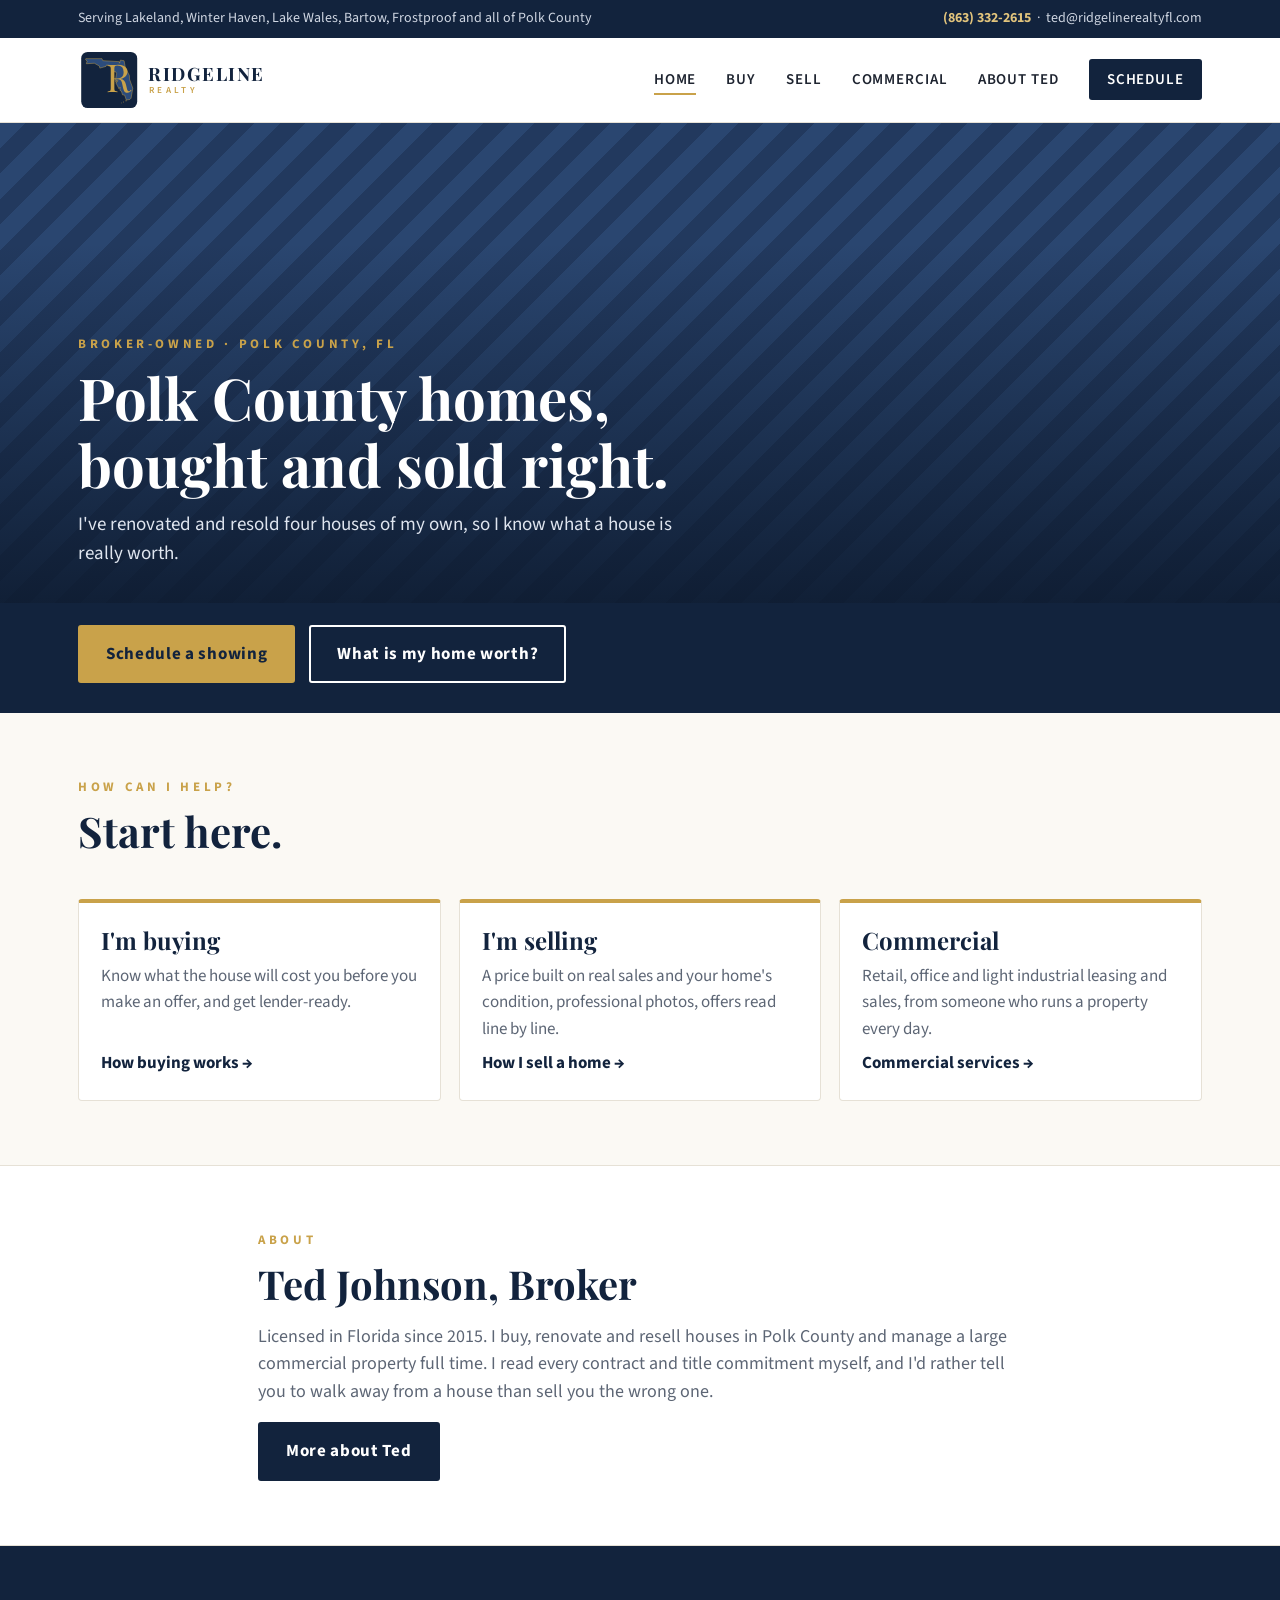
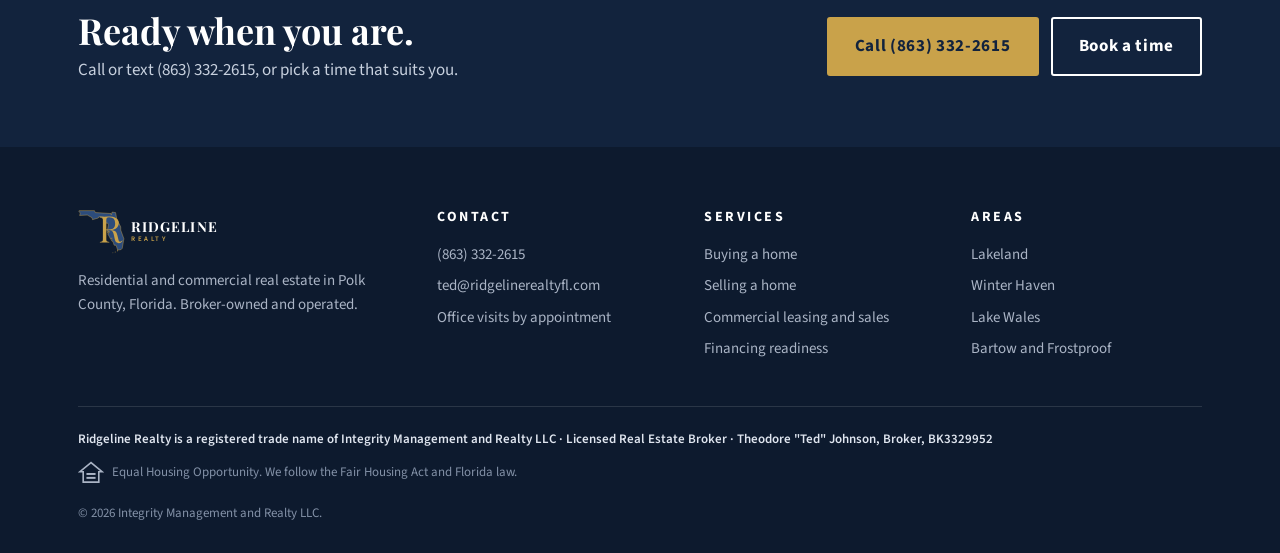
==== index.html @ c85ee680 "Business phone number (863) 332-2615 on every page Ted set up a Google Voice business line that ring" ====
<!DOCTYPE html>
<html lang="en">
<head>
<meta charset="utf-8">
<meta name="viewport" content="width=device-width, initial-scale=1">
<title>Ridgeline Realty | Polk County homes, bought and sold right</title>
<meta name="description" content="Ridgeline Realty is a broker-owned real estate brokerage in Polk County, Florida. Family homes from $240,000 to $450,000, plus commercial leasing and sales.">
<link rel="preconnect" href="https://fonts.googleapis.com">
<link href="https://fonts.googleapis.com/css2?family=Playfair+Display:wght@600;700&family=Source+Sans+3:wght@400;600;700&display=swap" rel="stylesheet">
<link rel="stylesheet" href="css/site.css">
<link rel="icon" type="image/svg+xml" href="img/favicon.svg">
<link rel="apple-touch-icon" href="img/apple-touch-icon.png">
<meta property="og:title" content="Ridgeline Realty">
<meta property="og:image" content="https://ridgelinerealtyfl.com/img/link-preview.jpg">
<meta property="og:type" content="website">

</head>
<body>
<!--
  HOME PAGE. Things you will probably want to edit are marked with EDIT.
  Phone and email appear in the top bar and the footer of every page.
  The phone, (863) 332-2615, is real. The email, ted@ridgelinerealtyfl.com, works once mail is set up
  on the domain.
-->

<div class="topbar"><div class="wrap">
  <span>Serving Lakeland, Winter Haven, Lake Wales, Bartow, Frostproof and all of Polk County</span>
  <span><a href="tel:+18633322615"><b>(863) 332-2615</b></a> &nbsp;·&nbsp; <a href="mailto:ted@ridgelinerealtyfl.com">ted@ridgelinerealtyfl.com</a></span>
</div></div>

<header class="nav"><div class="wrap">
  <a class="logo" href="index.html" aria-label="Ridgeline Realty home">
    <svg viewBox="0 0 520 160" role="img" aria-label="Ridgeline Realty"><rect x="8" y="10" width="140" height="140" rx="16" fill="#12233d"/><g transform="translate(6.77 4.99) scale(0.3598)"><g transform="translate(34 60) scale(2.05)"><path d="M137.9 140.2 L132.2 123.4 L125.2 122.8 L121.3 110.2 L116.4 107.6 L117.2 96.5 L113.1 102.1 L102.9 82.7 L110.3 75.4 L103.4 72.6 L106.6 74.9 L103.1 80.7 L100.7 74.8 L105.0 50.3 L101.6 44.2 L96.4 44.6 L84.1 26.6 L71.1 21.4 L69.1 26.3 L48.2 32.1 L46.9 25.3 L29.7 15.7 L2.5 17.2 L5.1 8.6 L0.0 3.2 L0.8 0.1 L55.4 0.0 L58.3 6.9 L114.1 10.3 L115.1 15.3 L118.1 5.2 L130.5 7.1 L134.5 30.1 L148.6 57.6 L148.7 69.2 L160.0 100.2 L154.1 134.1 L150.2 138.3 Z" fill="#2c4c7c" stroke="#c9a24a" stroke-width="1.56" stroke-linejoin="round"/><circle cx="137" cy="143" r="1.80" fill="#c9a24a"/><circle cx="129" cy="147" r="1.53" fill="#c9a24a"/><circle cx="121" cy="150" r="1.26" fill="#c9a24a"/></g><path transform="translate(175.69 293.24) scale(0.2687)" d="M42.0 -708.0Q63.0 -707.0 97.0 -706.0Q131.0 -705.0 164.0 -705.0Q211.0 -705.0 254.0 -706.0Q297.0 -707.0 315.0 -707.0Q396.0 -707.0 449.5 -684.0Q503.0 -661.0 529.5 -621.5Q556.0 -582.0 556.0 -533.0Q556.0 -503.0 544.0 -469.0Q532.0 -435.0 502.5 -405.0Q473.0 -375.0 422.0 -355.5Q371.0 -336.0 293.0 -336.0H197.0V-356.0H283.0Q354.0 -356.0 391.5 -378.5Q429.0 -401.0 442.5 -438.5Q456.0 -476.0 456.0 -522.0Q456.0 -601.0 418.5 -644.5Q381.0 -688.0 290.0 -688.0Q244.0 -688.0 230.0 -671.0Q216.0 -654.0 216.0 -602.0V-106.0Q216.0 -70.0 222.0 -52.0Q228.0 -34.0 245.5 -28.0Q263.0 -22.0 297.0 -20.0V0.0Q274.0 -2.0 239.5 -2.5Q205.0 -3.0 170.0 -3.0Q131.0 -3.0 97.0 -2.5Q63.0 -2.0 42.0 0.0V-20.0Q76.0 -22.0 93.5 -28.0Q111.0 -34.0 117.0 -52.0Q123.0 -70.0 123.0 -106.0V-602.0Q123.0 -639.0 117.0 -656.5Q111.0 -674.0 93.5 -680.5Q76.0 -687.0 42.0 -688.0ZM201.0 -353.0Q255.0 -351.0 286.0 -348.5Q317.0 -346.0 336.5 -344.0Q356.0 -342.0 374.0 -339.0Q441.0 -328.0 470.5 -298.5Q500.0 -269.0 514.0 -207.0L539.0 -105.0Q549.0 -61.0 559.5 -41.5Q570.0 -22.0 592.0 -23.0Q609.0 -24.0 620.5 -34.0Q632.0 -44.0 645.0 -61.0L660.0 -50.0Q639.0 -19.0 616.5 -2.5Q594.0 14.0 553.0 14.0Q516.0 14.0 488.0 -8.0Q460.0 -30.0 446.0 -94.0L424.0 -194.0Q415.0 -237.0 403.5 -268.5Q392.0 -300.0 371.5 -318.0Q351.0 -336.0 311.0 -336.0H203.0Z" fill="#c9a24a"/></g><text x="176" y="82" font-family="'Playfair Display',Georgia,serif" font-weight="700" font-size="46" letter-spacing=".08em" fill="#12233d">RIDGELINE</text><text x="178" y="112" font-family="'Source Sans 3',Arial,sans-serif" font-weight="600" font-size="23" letter-spacing=".36em" fill="#c9a24a">REALTY</text></svg>
  </a>
  <a class="nav-call" href="tel:+18633322615">Call</a>
  <button class="nav-toggle" aria-label="Open menu" aria-expanded="false"><span></span><span></span><span></span></button>
  <nav><ul>
    <li><a href="index.html">Home</a></li>
    <li><a href="buy.html">Buy</a></li>
    <li><a href="sell.html">Sell</a></li>
    <li><a href="commercial.html">Commercial</a></li>
    <li><a href="about.html">About Ted</a></li>
    <li><a class="cta" href="schedule.html">Schedule</a></li>
  </ul></nav>
</div></header>

<!-- EDIT: hero. Photo first: save a landscape photo as img/hero.jpg
     (a Polk County house, or you on a porch) and it appears behind the
     headline on its own. Until then the navy pattern shows. -->
<section class="hero2" id="top">
  <div class="shot"><div class="wrap">
    <div class="eyebrow">Broker-owned · Polk County, FL</div>
    <h1>Polk County homes, bought and sold right.</h1>
    <p class="lead">I've renovated and resold four houses of my own, so I know what a house is really worth.</p>
  </div></div>
  <div class="actions"><div class="wrap">
    <a class="btn btn-gold" href="schedule.html">Schedule a showing</a>
    <a class="btn btn-outline" href="sell.html#value">What is my home worth?</a>
  </div></div>
</section>

<section class="tight">
  <div class="wrap">
    <div class="section-head"><div class="eyebrow">How can I help?</div><h2>Start here.</h2></div>
    <div class="doors">
      <a class="door" href="buy.html"><h3>I'm buying</h3><p>Know what the house will cost you before you make an offer, and get lender-ready.</p><span>How buying works →</span></a>
      <a class="door" href="sell.html"><h3>I'm selling</h3><p>A price built on real sales and your home's condition, professional photos, offers read line by line.</p><span>How I sell a home →</span></a>
      <a class="door" href="commercial.html"><h3>Commercial</h3><p>Retail, office and light industrial leasing and sales, from someone who runs a property every day.</p><span>Commercial services →</span></a>
    </div>
  </div>
</section>

<!-- EDIT: to add your photo here, save it as img/ted.jpg and change
     <div class="split solo"> to <div class="split"> and add, as the first
     line inside it:  <div class="photo" style="background-image:url('img/ted.jpg')"></div> -->
<section class="alt tight" id="about">
  <div class="wrap split solo">
    <div>
      <div class="eyebrow">About</div>
      <h2>Ted Johnson, Broker</h2>
      <p>Licensed in Florida since 2015. I buy, renovate and resell houses in Polk County and manage a large commercial property full time. I read every contract and title commitment myself, and I'd rather tell you to walk away from a house than sell you the wrong one.</p>
      <a class="btn btn-navy" href="about.html">More about Ted</a>
    </div>
  </div>
</section>

<div class="band"><div class="wrap">
  <div><h2>Ready when you are.</h2><p>Call or text (863) 332-2615, or pick a time that suits you.</p></div>
  <div class="band-actions"><a class="btn btn-gold" href="tel:+18633322615">Call (863) 332-2615</a><a class="btn btn-outline" href="schedule.html">Book a time</a></div>
</div></div>

<!-- Phone-only bar fixed to the bottom of the screen. -->
<div class="callbar"><a href="tel:+18633322615">Call</a><a href="sms:+18633322615">Text</a><a href="schedule.html">Book</a></div>

<footer>
  <div class="wrap">
    <div class="fgrid">
      <div>
        <a class="logo" href="index.html"><svg viewBox="0 0 520 160" role="img" aria-label="Ridgeline Realty"><g transform="translate(-12.55 -15.35) scale(0.4573)"><g transform="translate(34 60) scale(2.05)"><path d="M137.9 140.2 L132.2 123.4 L125.2 122.8 L121.3 110.2 L116.4 107.6 L117.2 96.5 L113.1 102.1 L102.9 82.7 L110.3 75.4 L103.4 72.6 L106.6 74.9 L103.1 80.7 L100.7 74.8 L105.0 50.3 L101.6 44.2 L96.4 44.6 L84.1 26.6 L71.1 21.4 L69.1 26.3 L48.2 32.1 L46.9 25.3 L29.7 15.7 L2.5 17.2 L5.1 8.6 L0.0 3.2 L0.8 0.1 L55.4 0.0 L58.3 6.9 L114.1 10.3 L115.1 15.3 L118.1 5.2 L130.5 7.1 L134.5 30.1 L148.6 57.6 L148.7 69.2 L160.0 100.2 L154.1 134.1 L150.2 138.3 Z" fill="#2c4c7c" stroke="#c9a24a" stroke-width="1.56" stroke-linejoin="round"/><circle cx="137" cy="143" r="1.80" fill="#c9a24a"/><circle cx="129" cy="147" r="1.53" fill="#c9a24a"/><circle cx="121" cy="150" r="1.26" fill="#c9a24a"/></g><path transform="translate(175.69 293.24) scale(0.2687)" d="M42.0 -708.0Q63.0 -707.0 97.0 -706.0Q131.0 -705.0 164.0 -705.0Q211.0 -705.0 254.0 -706.0Q297.0 -707.0 315.0 -707.0Q396.0 -707.0 449.5 -684.0Q503.0 -661.0 529.5 -621.5Q556.0 -582.0 556.0 -533.0Q556.0 -503.0 544.0 -469.0Q532.0 -435.0 502.5 -405.0Q473.0 -375.0 422.0 -355.5Q371.0 -336.0 293.0 -336.0H197.0V-356.0H283.0Q354.0 -356.0 391.5 -378.5Q429.0 -401.0 442.5 -438.5Q456.0 -476.0 456.0 -522.0Q456.0 -601.0 418.5 -644.5Q381.0 -688.0 290.0 -688.0Q244.0 -688.0 230.0 -671.0Q216.0 -654.0 216.0 -602.0V-106.0Q216.0 -70.0 222.0 -52.0Q228.0 -34.0 245.5 -28.0Q263.0 -22.0 297.0 -20.0V0.0Q274.0 -2.0 239.5 -2.5Q205.0 -3.0 170.0 -3.0Q131.0 -3.0 97.0 -2.5Q63.0 -2.0 42.0 0.0V-20.0Q76.0 -22.0 93.5 -28.0Q111.0 -34.0 117.0 -52.0Q123.0 -70.0 123.0 -106.0V-602.0Q123.0 -639.0 117.0 -656.5Q111.0 -674.0 93.5 -680.5Q76.0 -687.0 42.0 -688.0ZM201.0 -353.0Q255.0 -351.0 286.0 -348.5Q317.0 -346.0 336.5 -344.0Q356.0 -342.0 374.0 -339.0Q441.0 -328.0 470.5 -298.5Q500.0 -269.0 514.0 -207.0L539.0 -105.0Q549.0 -61.0 559.5 -41.5Q570.0 -22.0 592.0 -23.0Q609.0 -24.0 620.5 -34.0Q632.0 -44.0 645.0 -61.0L660.0 -50.0Q639.0 -19.0 616.5 -2.5Q594.0 14.0 553.0 14.0Q516.0 14.0 488.0 -8.0Q460.0 -30.0 446.0 -94.0L424.0 -194.0Q415.0 -237.0 403.5 -268.5Q392.0 -300.0 371.5 -318.0Q351.0 -336.0 311.0 -336.0H203.0Z" fill="#c9a24a"/></g><text x="176" y="82" font-family="'Playfair Display',Georgia,serif" font-weight="700" font-size="46" letter-spacing=".08em" fill="#fff">RIDGELINE</text><text x="178" y="112" font-family="'Source Sans 3',Arial,sans-serif" font-weight="600" font-size="23" letter-spacing=".36em" fill="#c9a24a">REALTY</text></svg></a>
        <p style="margin-top:14px;max-width:340px">Residential and commercial real estate in Polk County, Florida. Broker-owned and operated.</p>
      </div>
      <div><h4>Contact</h4><ul><li><a href="tel:+18633322615">(863) 332-2615</a></li><li><a href="mailto:ted@ridgelinerealtyfl.com">ted@ridgelinerealtyfl.com</a></li><li>Office visits by appointment</li></ul></div>
      <div><h4>Services</h4><ul><li><a href="buy.html">Buying a home</a></li><li><a href="sell.html">Selling a home</a></li><li><a href="commercial.html">Commercial leasing and sales</a></li><li><a href="buy.html#ready">Financing readiness</a></li></ul></div>
      <div><h4>Areas</h4><ul><li>Lakeland</li><li>Winter Haven</li><li>Lake Wales</li><li>Bartow and Frostproof</li></ul></div>
    </div>
    <div class="legal">
      <div class="brokerage">Ridgeline Realty is a registered trade name of Integrity Management and Realty LLC · Licensed Real Estate Broker · Theodore &quot;Ted&quot; Johnson, Broker, BK3329952</div>
      <div class="eho"><svg viewBox="0 0 40 40" aria-label="Equal Housing Opportunity"><path d="M20 4 L3 18 h5 v16 h24 v-16 h5 z" fill="none" stroke="#aab4c5" stroke-width="2.5"/><rect x="13" y="20" width="14" height="3" fill="#aab4c5"/><rect x="13" y="26" width="14" height="3" fill="#aab4c5"/></svg><span>Equal Housing Opportunity. We follow the Fair Housing Act and Florida law.</span></div>
      <div style="margin-top:10px">© 2026 Integrity Management and Realty LLC.</div>
    </div>
  </div>
</footer>
<script src="js/site.js"></script>
</body>
</html>
---- css/site.css ----
/* Ridgeline Realty site styles. Shared by every page.
   Colors live in the :root block. Change them there and every page follows. */

:root{
  --navy:#12233d; --navy-2:#1b3357; --navy-3:#0d1a2e;
  --gold:#c9a24a; --gold-2:#e2c47c;
  --ink:#1e2430; --muted:#5d6675; --paper:#fbf9f4; --line:#e6e1d6; --white:#fff;
}
*{box-sizing:border-box;margin:0;padding:0}
html{scroll-behavior:smooth}
body{font-family:'Source Sans 3','Segoe UI',Arial,sans-serif;color:var(--ink);background:var(--paper);line-height:1.55;font-size:17px}
h1,h2,h3{font-family:'Playfair Display',Georgia,serif;line-height:1.15;color:var(--navy)}
a{color:inherit;text-decoration:none}
img{max-width:100%;display:block}
.wrap{max-width:1180px;margin:0 auto;padding:0 28px}
.eyebrow{font-size:13px;letter-spacing:.28em;text-transform:uppercase;color:var(--gold);font-weight:700}
.muted{color:var(--muted)}
.lead{font-size:19px;color:var(--muted)}

/* buttons */
.btn{display:inline-block;padding:14px 26px;border-radius:3px;font-weight:700;letter-spacing:.04em;border:2px solid transparent;transition:.2s;cursor:pointer;font:inherit;font-weight:700}
.btn-gold{background:var(--gold);color:var(--navy);border-color:var(--gold)}
.btn-gold:hover{background:var(--gold-2);border-color:var(--gold-2)}
.btn-outline{border-color:var(--white);color:var(--white)}
.btn-outline:hover{background:rgba(255,255,255,.12)}
.btn-navy{background:var(--navy);color:#fff;border-color:var(--navy)}
.btn-navy:hover{background:var(--navy-2)}
.btn-navy-outline{border-color:var(--navy);color:var(--navy)}
.btn-navy-outline:hover{background:var(--navy);color:#fff}

/* top bar and header */
.topbar{background:var(--navy);color:#cfd6e2;font-size:14px;padding:8px 0}
.topbar .wrap{display:flex;justify-content:space-between;gap:16px;flex-wrap:wrap}
.topbar b{color:var(--gold-2)}
header.nav{background:#fff;border-bottom:1px solid var(--line);position:sticky;top:0;z-index:20}
header.nav .wrap{display:flex;align-items:center;justify-content:space-between;height:84px;position:relative}
.logo svg{height:64px;width:auto;display:block}
nav ul{display:flex;gap:30px;list-style:none;font-weight:600;font-size:15px;letter-spacing:.06em;text-transform:uppercase;align-items:center}
nav a{padding-bottom:3px;border-bottom:2px solid transparent}
nav a:hover{color:var(--gold)}
nav a.current{border-color:var(--gold)}
nav .cta{background:var(--navy);color:#fff;padding:10px 18px;border-radius:3px;border:0}
nav .cta:hover{background:var(--navy-2);color:#fff}
.nav-toggle{display:none;background:none;border:0;width:44px;height:44px;cursor:pointer;flex-direction:column;justify-content:center;gap:5px;align-items:center}
.nav-toggle span{display:block;width:24px;height:2px;background:var(--navy)}

/* home hero */
.hero{position:relative;color:#fff;min-height:620px;display:flex;align-items:center;
      background:linear-gradient(115deg,rgba(18,35,61,.97) 0%,rgba(18,35,61,.82) 45%,rgba(18,35,61,.45) 100%),
                 repeating-linear-gradient(135deg,#2a4670 0 18px,#22395e 18px 36px);
      background-size:cover;background-position:center}
.hero .photo-note{position:absolute;right:24px;bottom:20px;font-size:12px;letter-spacing:.14em;text-transform:uppercase;color:rgba(255,255,255,.6);border:1px dashed rgba(255,255,255,.35);padding:6px 10px}
.hero .wrap{padding-top:70px;padding-bottom:70px}
.hero h1{font-size:clamp(38px,5vw,62px);max-width:720px;margin:14px 0 20px;color:#fff}
.hero p.lead{font-size:20px;max-width:600px;color:#dfe5ef;margin-bottom:34px}
.hero .actions{display:flex;gap:14px;flex-wrap:wrap}

/* inner page hero */
.page-hero{background:var(--navy);color:#fff;padding:64px 0 56px}
.page-hero h1{color:#fff;font-size:clamp(34px,4.4vw,54px);margin:12px 0 14px;max-width:760px}
.page-hero p{color:#dfe5ef;font-size:19px;max-width:640px}

/* trust strip */
.trust{background:#fff;border-bottom:1px solid var(--line)}
.trust .wrap{display:grid;grid-template-columns:repeat(4,1fr)}
.trust div{padding:26px 22px;border-left:1px solid var(--line)}
.trust div:first-child{border-left:0}
.trust .num{font-family:'Playfair Display',serif;font-size:32px;color:var(--navy);font-weight:700}
.trust .num.range{font-size:25px;padding-top:6px}
.trust .lbl{color:var(--muted);font-size:15px}

section{padding:88px 0}
section.tight{padding:64px 0}
.section-head{max-width:640px;margin-bottom:44px}
.section-head h2{font-size:clamp(30px,3.4vw,42px);margin:10px 0 14px}
.section-head p{color:var(--muted);font-size:18px}
.alt{background:#fff;border-top:1px solid var(--line);border-bottom:1px solid var(--line)}

/* listing cards */
.cards{display:grid;grid-template-columns:repeat(3,1fr);gap:28px}
.card{background:#fff;border:1px solid var(--line);border-radius:4px;overflow:hidden;box-shadow:0 8px 30px rgba(18,35,61,.06)}
.ph{height:230px;display:flex;align-items:flex-end;padding:14px;color:#fff;font-size:12px;letter-spacing:.14em;text-transform:uppercase;
    background:linear-gradient(180deg,rgba(0,0,0,0) 40%,rgba(0,0,0,.55)),linear-gradient(160deg,#6d7f9a,#3f5273);background-size:cover;background-position:center}
.ph.alt{background:linear-gradient(180deg,rgba(0,0,0,0) 40%,rgba(0,0,0,.55)),linear-gradient(160deg,#8c9a7e,#4f6146)}
.ph.alt2{background:linear-gradient(180deg,rgba(0,0,0,0) 40%,rgba(0,0,0,.55)),linear-gradient(160deg,#b39a7a,#7a6448)}
.card .body{padding:20px 22px 24px}
.price{font-family:'Playfair Display',serif;font-size:28px;color:var(--navy);font-weight:700}
.addr{font-weight:600;margin:4px 0 8px}
.facts{color:var(--muted);font-size:15px;display:flex;gap:14px;flex-wrap:wrap}
.tag{display:inline-block;background:var(--gold);color:var(--navy);font-size:12px;font-weight:700;letter-spacing:.12em;text-transform:uppercase;padding:4px 9px;border-radius:2px;margin-bottom:10px}

/* navy pillars block */
.why{background:var(--navy);color:#fff}
.why h2,.why h3{color:#fff}
.why .section-head p{color:#c7d0de}
.pillars{display:grid;grid-template-columns:repeat(2,1fr);gap:30px}
.pillar{border:1px solid rgba(201,162,74,.35);padding:30px 30px 28px;border-radius:4px;background:rgba(255,255,255,.03)}
.pillar h3{font-size:24px;margin:10px 0 12px;color:var(--gold-2)}
.pillar p{color:#d5dce7}
.pillar .n{font-family:'Playfair Display',serif;color:var(--gold);font-size:14px;letter-spacing:.2em}
.fine{font-size:14px;color:#a9b4c6;margin-top:12px;border-left:2px solid var(--gold);padding-left:12px}
.fine.light{color:var(--muted);border-color:var(--gold)}

/* two-column split */
.split{display:grid;grid-template-columns:1.05fr 1fr;gap:60px;align-items:center}
.split.rev>.photo{order:2}
.photo{min-height:420px;border-radius:4px;position:relative;background:linear-gradient(160deg,#c9b89a,#8a7657);background-size:cover;background-position:center}
.photo.tall{min-height:520px}
.photo.grey{background:linear-gradient(160deg,#7c8794,#3b4553)}
.photo.blue{background:linear-gradient(160deg,#8f9bb0,#4b5b78)}
.photo.green{background:linear-gradient(160deg,#8c9a7e,#4f6146)}
.photo span{position:absolute;left:14px;bottom:14px;font-size:12px;letter-spacing:.14em;text-transform:uppercase;color:#fff;background:rgba(0,0,0,.45);padding:6px 10px}
.split h2{font-size:clamp(30px,3.4vw,40px);margin:10px 0 16px}
.split p{color:var(--muted);font-size:18px;margin-bottom:16px}
ul.checks{list-style:none;margin:18px 0 26px}
ul.checks li{padding:8px 0 8px 32px;position:relative;font-size:17px}
ul.checks li::before{content:"";position:absolute;left:0;top:14px;width:16px;height:9px;border-left:3px solid var(--gold);border-bottom:3px solid var(--gold);transform:rotate(-45deg)}

/* numbered steps */
ol.steps{list-style:none;counter-reset:s;max-width:820px}
ol.steps li{counter-increment:s;display:grid;grid-template-columns:64px 1fr;gap:22px;padding:26px 0;border-top:1px solid var(--line)}
ol.steps li:last-child{border-bottom:1px solid var(--line)}
ol.steps li::before{content:counter(s,decimal-leading-zero);font-family:'Playfair Display',serif;font-size:30px;color:var(--gold);font-weight:700;line-height:1}
ol.steps h3{font-size:22px;margin-bottom:6px}
ol.steps p{color:var(--muted)}

/* simple three-up feature grid */
.features{display:grid;grid-template-columns:repeat(3,1fr);gap:28px}
.feature{background:#fff;border:1px solid var(--line);border-radius:4px;padding:28px 26px}
.feature h3{font-size:22px;margin:8px 0 10px}
.feature p{color:var(--muted)}

/* faq */
.faq{max-width:820px}
.faq details{border-top:1px solid var(--line);padding:18px 0}
.faq details:last-child{border-bottom:1px solid var(--line)}
.faq summary{font-family:'Playfair Display',serif;font-size:21px;color:var(--navy);cursor:pointer;list-style:none;display:flex;justify-content:space-between;align-items:center}
.faq summary::after{content:"+";color:var(--gold);font-size:26px;font-family:'Source Sans 3',sans-serif}
.faq details[open] summary::after{content:"\2013"}
.faq details p{color:var(--muted);margin-top:10px;max-width:700px}

/* forms */
.form{background:#fff;border:1px solid var(--line);padding:34px;border-radius:4px;box-shadow:0 10px 40px rgba(18,35,61,.08)}
.form h3{font-size:24px;margin-bottom:6px}
.form .hint{color:var(--muted);font-size:15px;margin-bottom:22px}
.row{display:grid;grid-template-columns:1fr 1fr;gap:14px;margin-bottom:14px}
.row.one{grid-template-columns:1fr}
label{display:block;font-size:13px;font-weight:700;letter-spacing:.08em;text-transform:uppercase;color:var(--navy);margin-bottom:6px}
input,select,textarea{width:100%;padding:12px 13px;border:1px solid #cfd3d9;border-radius:3px;font:inherit;font-size:16px;background:#fff}
textarea{min-height:90px}
.slots{display:flex;flex-wrap:wrap;gap:8px;margin-bottom:14px}
.slot{padding:9px 13px;border:1px solid #cfd3d9;border-radius:3px;font-size:15px;cursor:pointer;background:#fff;font:inherit;font-size:15px}
.slot.on{background:var(--navy);color:#fff;border-color:var(--navy)}
.form .btn{width:100%;text-align:center;margin-top:6px}
.form .sent{display:none;background:#eef6ee;border-left:4px solid #3f7a4a;padding:14px 16px;margin-top:14px;font-size:15px}
.note{background:#fff;border-left:4px solid var(--gold);padding:16px 18px;font-size:15px;margin-top:10px}
.embed{border:2px dashed #cfd3d9;border-radius:4px;padding:34px;text-align:center;color:var(--muted);margin-top:24px;background:#fff}

/* schedule layout */
.sched{display:grid;grid-template-columns:1fr 1.2fr;gap:50px;align-items:start}
.sched-copy h2{font-size:clamp(30px,3.4vw,40px);margin:10px 0 16px}
.sched-copy p{color:var(--muted);font-size:18px;margin-bottom:16px}

/* credentials */
.creds{display:grid;grid-template-columns:1fr 1fr;gap:12px 26px;margin-top:18px;font-size:15px}
.creds b{display:block;color:var(--navy);font-size:13px;letter-spacing:.1em;text-transform:uppercase}

/* call to action band */
.band{background:var(--navy);color:#fff;padding:64px 0}
.band .wrap{display:flex;justify-content:space-between;align-items:center;gap:30px;flex-wrap:wrap}
.band h2{color:#fff;font-size:clamp(26px,3vw,36px);margin-bottom:6px}
.band p{color:#c7d0de}

/* footer */
footer{background:var(--navy-3);color:#aab4c5;padding:60px 0 30px;font-size:15px}
.fgrid{display:grid;grid-template-columns:1.4fr 1fr 1fr 1fr;gap:36px;margin-bottom:38px}
footer h4{color:#fff;font-size:14px;letter-spacing:.18em;text-transform:uppercase;margin-bottom:14px}
footer li{list-style:none;margin-bottom:8px}
footer a:hover{color:#fff}
footer .logo svg{height:48px}
.legal{border-top:1px solid rgba(255,255,255,.12);padding-top:22px;font-size:13px;line-height:1.6;color:#8391a7}
.legal .brokerage{color:#dfe5ef;font-weight:600}
.eho{display:inline-flex;align-items:center;gap:8px;margin-top:10px}
.eho svg{width:26px;height:26px}

@media (max-width:900px){
  .trust .wrap{grid-template-columns:1fr 1fr}
  .trust .num.range{font-size:20px}
  .cards,.pillars,.split,.sched,.fgrid,.row,.features,.creds{grid-template-columns:1fr}
  .split.rev>.photo{order:0}
  .photo,.photo.tall{min-height:340px}
  .nav-toggle{display:flex}
  nav{display:none;position:absolute;left:0;right:0;top:84px;background:#fff;border-bottom:1px solid var(--line);padding:10px 28px 18px}
  nav.open{display:block}
  nav ul{flex-direction:column;align-items:flex-start;gap:6px}
  nav li{width:100%}
  nav a{display:block;padding:10px 0;border-bottom:1px solid var(--line)}
  nav a.current{border-color:var(--gold)}
  nav .cta{margin-top:10px;text-align:center}
}

/* ===== Phone-first changes, 2026-10-20 (from Ted's picks) ===== */

/* the four numbers: only the direct children are boxes (the bug that broke it on phones) */
.trust div{padding:0;border:0}
.trust .wrap>div{padding:26px 22px;border-left:1px solid var(--line)}
.trust .wrap>div:first-child{border-left:0}

/* photos show only once a real picture is set with style="background-image:..." */
.photo:not([style*="background-image"]){display:none}
.photo span,.hero .photo-note{display:none}
.split:has(>.photo:not([style*="background-image"])),.split.solo{grid-template-columns:1fr;max-width:820px}

/* home hero, photo first: img/hero.jpg shows behind the headline when it exists */
.hero2{background:var(--navy);color:#fff;padding:0}
.hero2 .shot{min-height:480px;display:flex;align-items:flex-end;
  background:linear-gradient(180deg,rgba(13,26,46,0) 25%,rgba(13,26,46,.88) 100%),url('../img/hero.jpg'),
             repeating-linear-gradient(135deg,#2a4670 0 18px,#22395e 18px 36px);
  background-size:cover;background-position:center}
.hero2 .shot .wrap{width:100%;padding-top:60px;padding-bottom:34px}
.hero2 h1{color:#fff;font-size:clamp(34px,5vw,58px);max-width:760px;margin:10px 0 12px;text-wrap:balance}
.hero2 .lead{color:#dfe5ef;max-width:600px}
.hero2 .actions{padding:22px 0 30px}
.hero2 .actions .wrap{display:flex;gap:14px;flex-wrap:wrap}

/* three doors */
.doors{display:grid;grid-template-columns:repeat(3,1fr);gap:18px}
.door{display:flex;flex-direction:column;gap:8px;background:#fff;border:1px solid var(--line);border-top:4px solid var(--gold);
  border-radius:4px;padding:24px 22px}
.door h3{font-size:24px}
.door p{color:var(--muted);flex:1}
.door span{font-weight:700;color:var(--navy)}
.door:hover{box-shadow:0 8px 30px rgba(18,35,61,.10)}
.band-actions{display:flex;gap:12px;flex-wrap:wrap}

/* phone header: Call button, bigger logo, no town strip */
.nav-call{display:none}
.callbar{display:none}
@media (max-width:900px){
  .nav-call{display:inline-block;margin-left:auto;margin-right:6px;background:var(--gold);color:var(--navy);
    font-weight:700;padding:9px 12px;border-radius:3px;letter-spacing:.04em}
  .callbar{display:grid;grid-template-columns:1fr 1fr 1fr;position:fixed;left:0;right:0;bottom:0;z-index:30;
    background:var(--navy);padding-bottom:env(safe-area-inset-bottom,0px);box-shadow:0 -4px 18px rgba(0,0,0,.2)}
  .callbar a{padding:15px 0;text-align:center;color:#fff;font-weight:700;letter-spacing:.08em;text-transform:uppercase;
    font-size:15px;border-left:1px solid rgba(255,255,255,.15)}
  .callbar a:first-child{background:var(--gold);color:var(--navy);border-left:0}
  body{padding-bottom:calc(52px + env(safe-area-inset-bottom,0px))}
  .doors{grid-template-columns:1fr}
}
@media (max-width:760px){
  .topbar{display:none}
}
@media (max-width:600px){
  header.nav .wrap{height:92px;padding:0 14px}
  .logo svg{height:74px}
  nav{top:92px}
  section{padding:56px 0}
  section.tight{padding:44px 0}
  .wrap{padding:0 20px}
  .hero2 .shot{min-height:400px}
  .hero2 .shot .wrap{padding-bottom:24px}
  .hero2 .lead{font-size:18px}
  .hero2 .actions{padding:18px 0 24px}
  .hero2 .actions .btn,.band-actions .btn{width:100%;text-align:center}
  .band{padding:44px 0}
  footer{padding:40px 0 24px}
  .fgrid{gap:24px;margin-bottom:24px}
  .fgrid>div:nth-child(3),.fgrid>div:nth-child(4){display:none}
  .trust .wrap>div{padding:18px 14px}
  .trust .wrap>div:nth-child(odd){border-left:0}
}
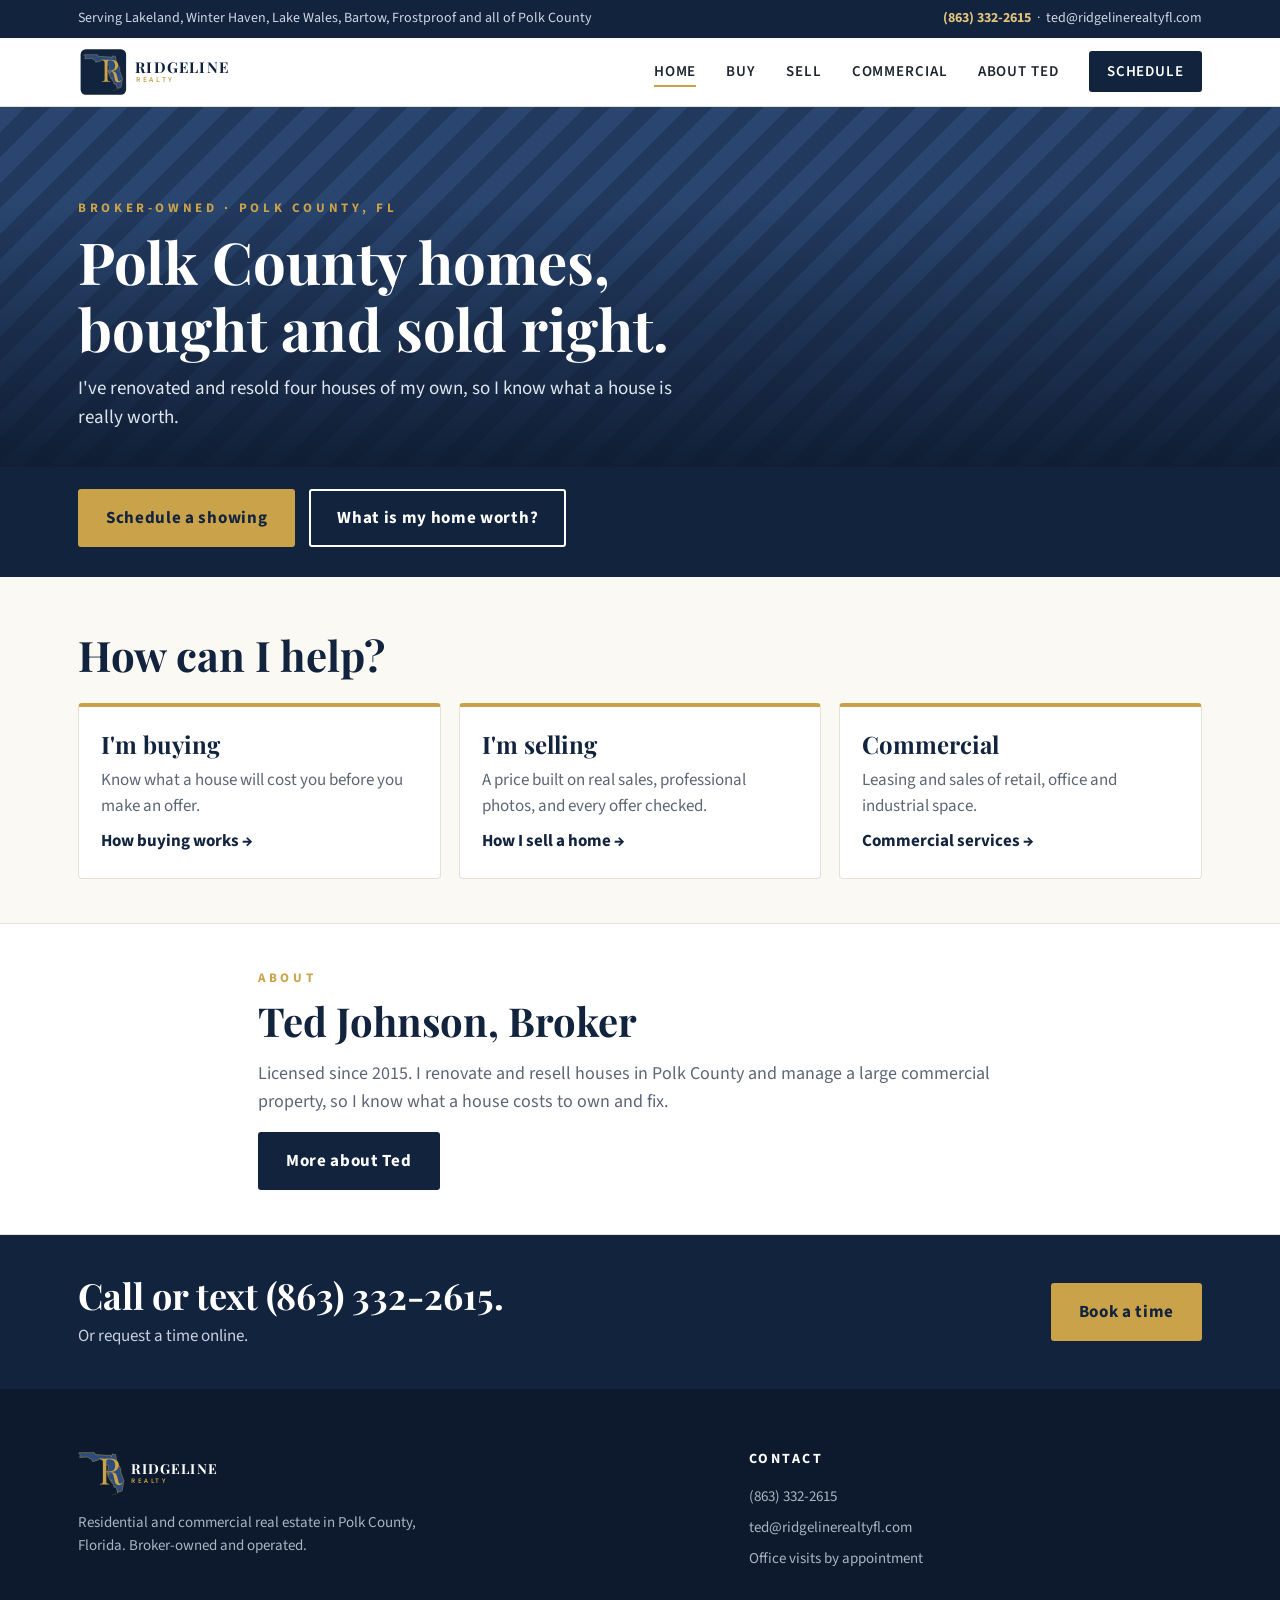
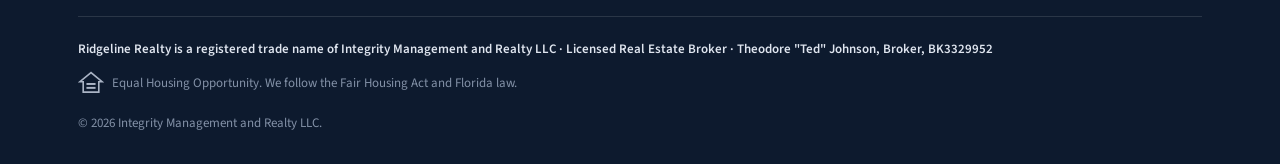
==== commit 2c10afab: "Cut repetition and wasted space across the site; fix three form problems Applies the changes the Fab" ====
--- a/index.html
+++ b/index.html
@@ -32,7 +32,6 @@
   <a class="logo" href="index.html" aria-label="Ridgeline Realty home">
     <svg viewBox="0 0 520 160" role="img" aria-label="Ridgeline Realty"><rect x="8" y="10" width="140" height="140" rx="16" fill="#12233d"/><g transform="translate(6.77 4.99) scale(0.3598)"><g transform="translate(34 60) scale(2.05)"><path d="M137.9 140.2 L132.2 123.4 L125.2 122.8 L121.3 110.2 L116.4 107.6 L117.2 96.5 L113.1 102.1 L102.9 82.7 L110.3 75.4 L103.4 72.6 L106.6 74.9 L103.1 80.7 L100.7 74.8 L105.0 50.3 L101.6 44.2 L96.4 44.6 L84.1 26.6 L71.1 21.4 L69.1 26.3 L48.2 32.1 L46.9 25.3 L29.7 15.7 L2.5 17.2 L5.1 8.6 L0.0 3.2 L0.8 0.1 L55.4 0.0 L58.3 6.9 L114.1 10.3 L115.1 15.3 L118.1 5.2 L130.5 7.1 L134.5 30.1 L148.6 57.6 L148.7 69.2 L160.0 100.2 L154.1 134.1 L150.2 138.3 Z" fill="#2c4c7c" stroke="#c9a24a" stroke-width="1.56" stroke-linejoin="round"/><circle cx="137" cy="143" r="1.80" fill="#c9a24a"/><circle cx="129" cy="147" r="1.53" fill="#c9a24a"/><circle cx="121" cy="150" r="1.26" fill="#c9a24a"/></g><path transform="translate(175.69 293.24) scale(0.2687)" d="M42.0 -708.0Q63.0 -707.0 97.0 -706.0Q131.0 -705.0 164.0 -705.0Q211.0 -705.0 254.0 -706.0Q297.0 -707.0 315.0 -707.0Q396.0 -707.0 449.5 -684.0Q503.0 -661.0 529.5 -621.5Q556.0 -582.0 556.0 -533.0Q556.0 -503.0 544.0 -469.0Q532.0 -435.0 502.5 -405.0Q473.0 -375.0 422.0 -355.5Q371.0 -336.0 293.0 -336.0H197.0V-356.0H283.0Q354.0 -356.0 391.5 -378.5Q429.0 -401.0 442.5 -438.5Q456.0 -476.0 456.0 -522.0Q456.0 -601.0 418.5 -644.5Q381.0 -688.0 290.0 -688.0Q244.0 -688.0 230.0 -671.0Q216.0 -654.0 216.0 -602.0V-106.0Q216.0 -70.0 222.0 -52.0Q228.0 -34.0 245.5 -28.0Q263.0 -22.0 297.0 -20.0V0.0Q274.0 -2.0 239.5 -2.5Q205.0 -3.0 170.0 -3.0Q131.0 -3.0 97.0 -2.5Q63.0 -2.0 42.0 0.0V-20.0Q76.0 -22.0 93.5 -28.0Q111.0 -34.0 117.0 -52.0Q123.0 -70.0 123.0 -106.0V-602.0Q123.0 -639.0 117.0 -656.5Q111.0 -674.0 93.5 -680.5Q76.0 -687.0 42.0 -688.0ZM201.0 -353.0Q255.0 -351.0 286.0 -348.5Q317.0 -346.0 336.5 -344.0Q356.0 -342.0 374.0 -339.0Q441.0 -328.0 470.5 -298.5Q500.0 -269.0 514.0 -207.0L539.0 -105.0Q549.0 -61.0 559.5 -41.5Q570.0 -22.0 592.0 -23.0Q609.0 -24.0 620.5 -34.0Q632.0 -44.0 645.0 -61.0L660.0 -50.0Q639.0 -19.0 616.5 -2.5Q594.0 14.0 553.0 14.0Q516.0 14.0 488.0 -8.0Q460.0 -30.0 446.0 -94.0L424.0 -194.0Q415.0 -237.0 403.5 -268.5Q392.0 -300.0 371.5 -318.0Q351.0 -336.0 311.0 -336.0H203.0Z" fill="#c9a24a"/></g><text x="176" y="82" font-family="'Playfair Display',Georgia,serif" font-weight="700" font-size="46" letter-spacing=".08em" fill="#12233d">RIDGELINE</text><text x="178" y="112" font-family="'Source Sans 3',Arial,sans-serif" font-weight="600" font-size="23" letter-spacing=".36em" fill="#c9a24a">REALTY</text></svg>
   </a>
-  <a class="nav-call" href="tel:+18633322615">Call</a>
   <button class="nav-toggle" aria-label="Open menu" aria-expanded="false"><span></span><span></span><span></span></button>
   <nav><ul>
     <li><a href="index.html">Home</a></li>
@@ -61,11 +60,11 @@
 
 <section class="tight">
   <div class="wrap">
-    <div class="section-head"><div class="eyebrow">How can I help?</div><h2>Start here.</h2></div>
+    <div class="section-head"><h2>How can I help?</h2></div>
     <div class="doors">
-      <a class="door" href="buy.html"><h3>I'm buying</h3><p>Know what the house will cost you before you make an offer, and get lender-ready.</p><span>How buying works →</span></a>
-      <a class="door" href="sell.html"><h3>I'm selling</h3><p>A price built on real sales and your home's condition, professional photos, offers read line by line.</p><span>How I sell a home →</span></a>
-      <a class="door" href="commercial.html"><h3>Commercial</h3><p>Retail, office and light industrial leasing and sales, from someone who runs a property every day.</p><span>Commercial services →</span></a>
+      <a class="door" href="buy.html"><h3>I'm buying</h3><p>Know what a house will cost you before you make an offer.</p><span>How buying works →</span></a>
+      <a class="door" href="sell.html"><h3>I'm selling</h3><p>A price built on real sales, professional photos, and every offer checked.</p><span>How I sell a home →</span></a>
+      <a class="door" href="commercial.html"><h3>Commercial</h3><p>Leasing and sales of retail, office and industrial space.</p><span>Commercial services →</span></a>
     </div>
   </div>
 </section>
@@ -78,15 +77,15 @@
     <div>
       <div class="eyebrow">About</div>
       <h2>Ted Johnson, Broker</h2>
-      <p>Licensed in Florida since 2015. I buy, renovate and resell houses in Polk County and manage a large commercial property full time. I read every contract and title commitment myself, and I'd rather tell you to walk away from a house than sell you the wrong one.</p>
+      <p>Licensed since 2015. I renovate and resell houses in Polk County and manage a large commercial property, so I know what a house costs to own and fix.</p>
       <a class="btn btn-navy" href="about.html">More about Ted</a>
     </div>
   </div>
 </section>
 
 <div class="band"><div class="wrap">
-  <div><h2>Ready when you are.</h2><p>Call or text (863) 332-2615, or pick a time that suits you.</p></div>
-  <div class="band-actions"><a class="btn btn-gold" href="tel:+18633322615">Call (863) 332-2615</a><a class="btn btn-outline" href="schedule.html">Book a time</a></div>
+  <div><h2>Call or text (863) 332-2615.</h2><p>Or request a time online.</p></div>
+  <div class="band-actions"><a class="btn btn-gold" href="schedule.html">Book a time</a></div>
 </div></div>
 
 <!-- Phone-only bar fixed to the bottom of the screen. -->
@@ -100,8 +99,6 @@
         <p style="margin-top:14px;max-width:340px">Residential and commercial real estate in Polk County, Florida. Broker-owned and operated.</p>
       </div>
       <div><h4>Contact</h4><ul><li><a href="tel:+18633322615">(863) 332-2615</a></li><li><a href="mailto:ted@ridgelinerealtyfl.com">ted@ridgelinerealtyfl.com</a></li><li>Office visits by appointment</li></ul></div>
-      <div><h4>Services</h4><ul><li><a href="buy.html">Buying a home</a></li><li><a href="sell.html">Selling a home</a></li><li><a href="commercial.html">Commercial leasing and sales</a></li><li><a href="buy.html#ready">Financing readiness</a></li></ul></div>
-      <div><h4>Areas</h4><ul><li>Lakeland</li><li>Winter Haven</li><li>Lake Wales</li><li>Bartow and Frostproof</li></ul></div>
     </div>
     <div class="legal">
       <div class="brokerage">Ridgeline Realty is a registered trade name of Integrity Management and Realty LLC · Licensed Real Estate Broker · Theodore &quot;Ted&quot; Johnson, Broker, BK3329952</div>
--- a/css/site.css
+++ b/css/site.css
@@ -269,3 +269,34 @@
   .trust .wrap>div{padding:18px 14px}
   .trust .wrap>div:nth-child(odd){border-left:0}
 }
+
+/* ===== Tightening, 2026-10-21 (Fable 5.1 and Astra reviews) ===== */
+section{padding:60px 0}
+section.tight{padding:44px 0}
+.section-head{margin-bottom:24px}
+.page-hero{padding:48px 0 40px}
+header.nav .wrap{height:68px}
+.logo svg{height:52px}
+nav{top:68px}
+section[id]{scroll-margin-top:84px}
+.hero2 .shot{min-height:360px}
+.band{padding:40px 0}
+.fgrid{grid-template-columns:1.4fr 1fr}
+.form .opt{text-transform:none;letter-spacing:0;font-weight:400;color:var(--muted)}
+ol.steps li{padding:18px 0}
+.services{display:grid;grid-template-columns:repeat(2,1fr);gap:20px 36px}
+.services h3{font-size:21px;margin-bottom:4px}
+.services p{color:var(--muted)}
+@media (max-width:900px){
+  .services{grid-template-columns:1fr}
+}
+@media (max-width:600px){
+  section{padding:40px 0}
+  section.tight{padding:32px 0}
+  .page-hero{padding:36px 0 30px}
+  header.nav .wrap{height:92px}
+  nav{top:92px}
+  .hero2 .shot{min-height:300px}
+  ol.steps li{grid-template-columns:44px 1fr;gap:14px;padding:16px 0}
+  ol.steps li::before{font-size:24px}
+}
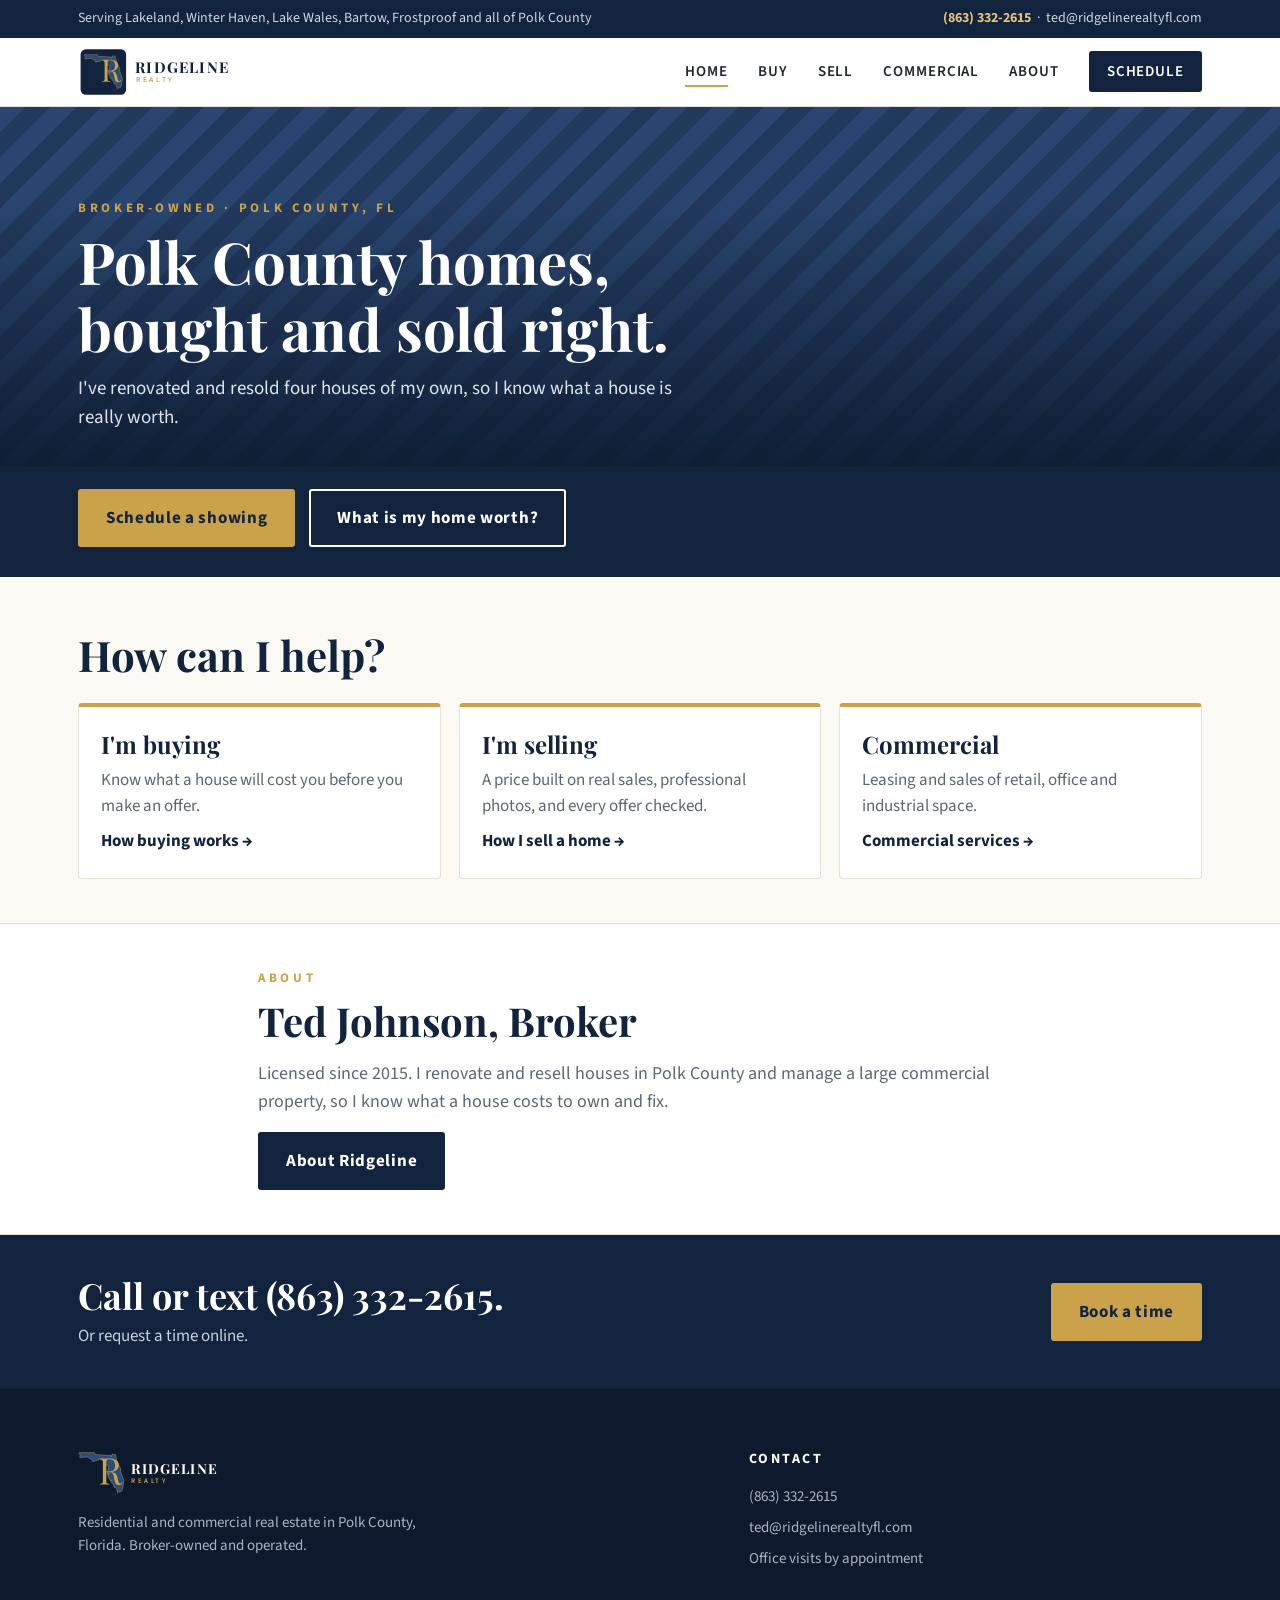
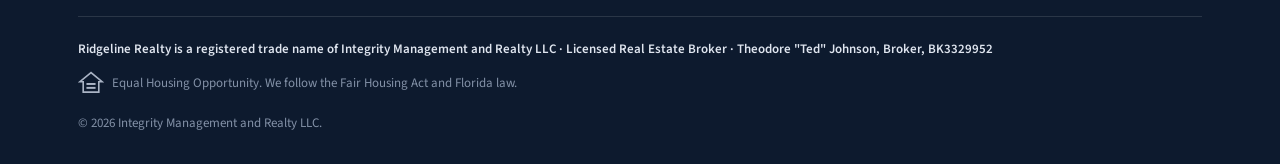
==== commit f3a55ad2: "About page tells the Ridgeline Realty story, not just Ted's Ted asked for the page to be about the b" ====
--- a/index.html
+++ b/index.html
@@ -38,7 +38,7 @@
     <li><a href="buy.html">Buy</a></li>
     <li><a href="sell.html">Sell</a></li>
     <li><a href="commercial.html">Commercial</a></li>
-    <li><a href="about.html">About Ted</a></li>
+    <li><a href="about.html">About</a></li>
     <li><a class="cta" href="schedule.html">Schedule</a></li>
   </ul></nav>
 </div></header>
@@ -78,7 +78,7 @@
       <div class="eyebrow">About</div>
       <h2>Ted Johnson, Broker</h2>
       <p>Licensed since 2015. I renovate and resell houses in Polk County and manage a large commercial property, so I know what a house costs to own and fix.</p>
-      <a class="btn btn-navy" href="about.html">More about Ted</a>
+      <a class="btn btn-navy" href="about.html">About Ridgeline</a>
     </div>
   </div>
 </section>
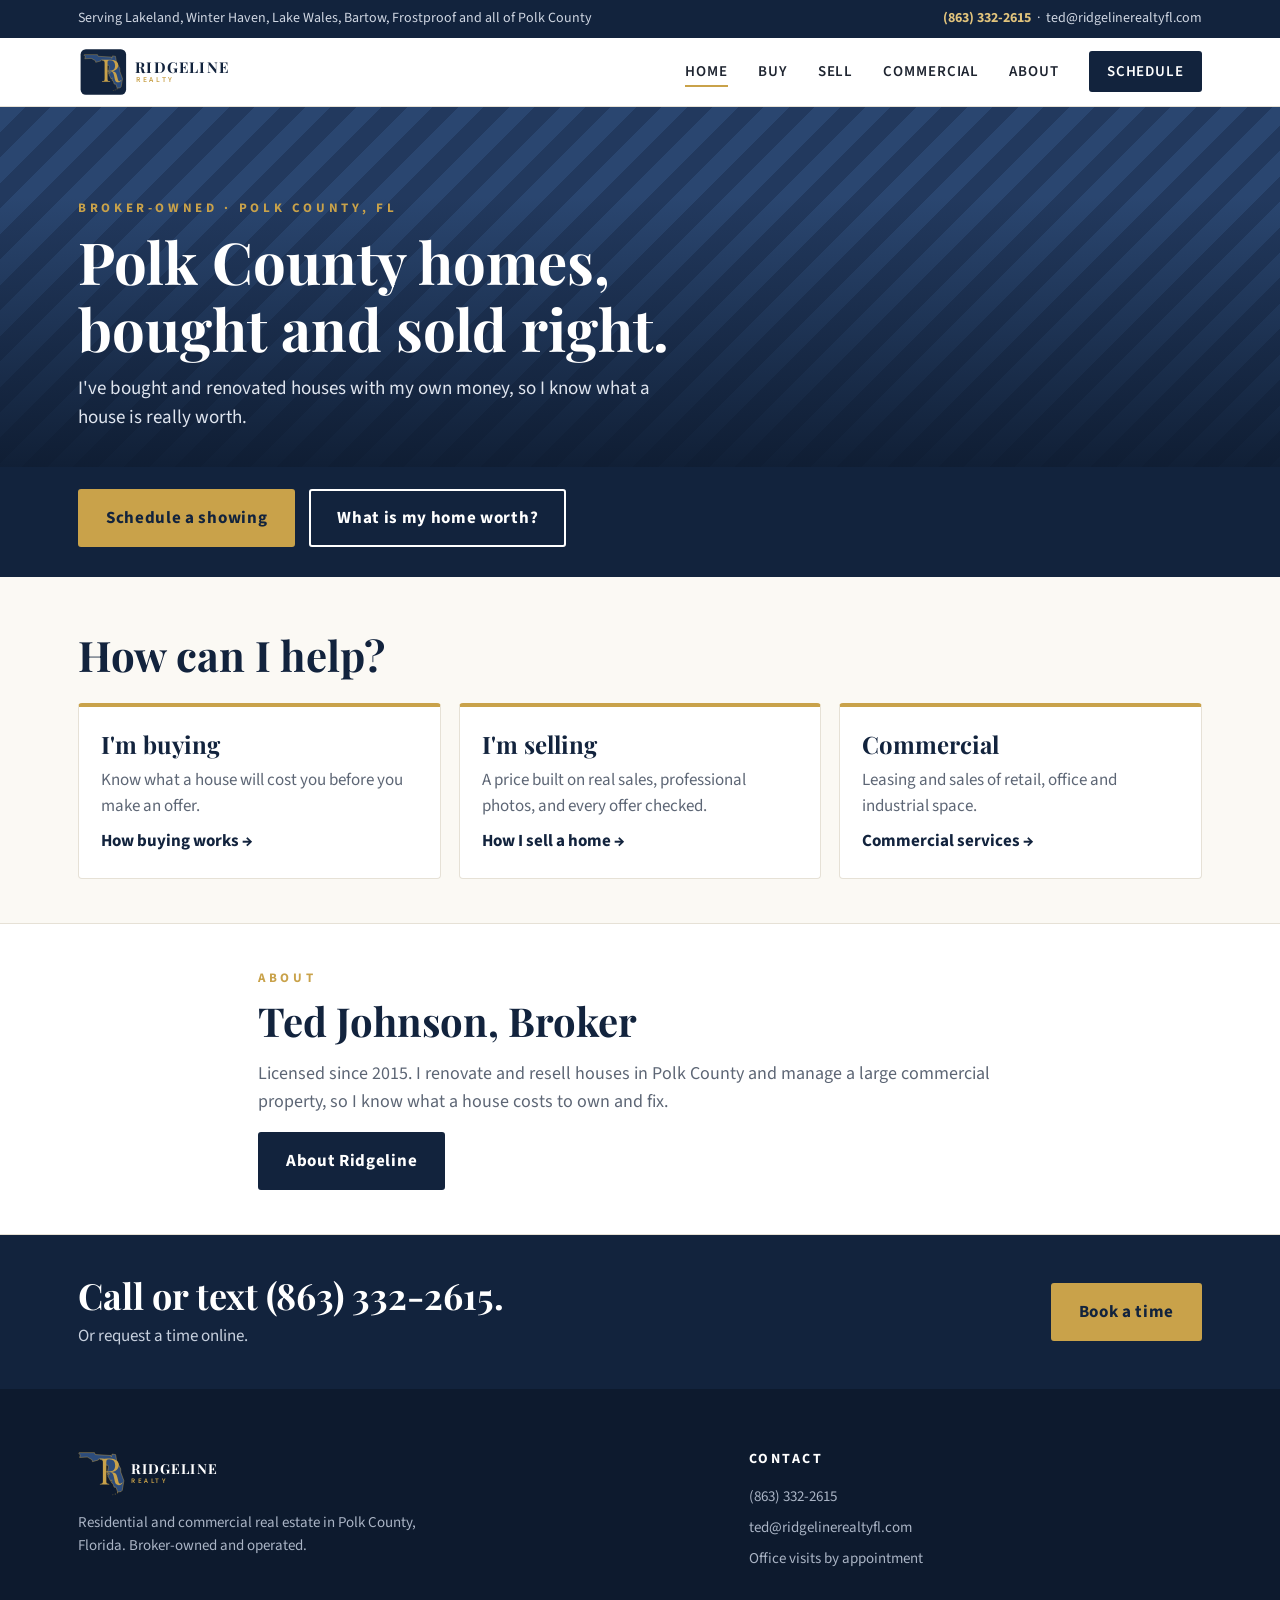
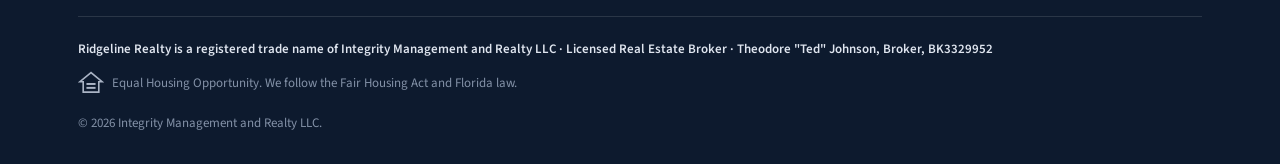
==== commit bb9dc10d: "Drop the house count from the home page Ted: the number of houses isn't the point; the point is that" ====
--- a/index.html
+++ b/index.html
@@ -50,7 +50,7 @@
   <div class="shot"><div class="wrap">
     <div class="eyebrow">Broker-owned · Polk County, FL</div>
     <h1>Polk County homes, bought and sold right.</h1>
-    <p class="lead">I've renovated and resold four houses of my own, so I know what a house is really worth.</p>
+    <p class="lead">I've bought and renovated houses with my own money, so I know what a house is really worth.</p>
   </div></div>
   <div class="actions"><div class="wrap">
     <a class="btn btn-gold" href="schedule.html">Schedule a showing</a>
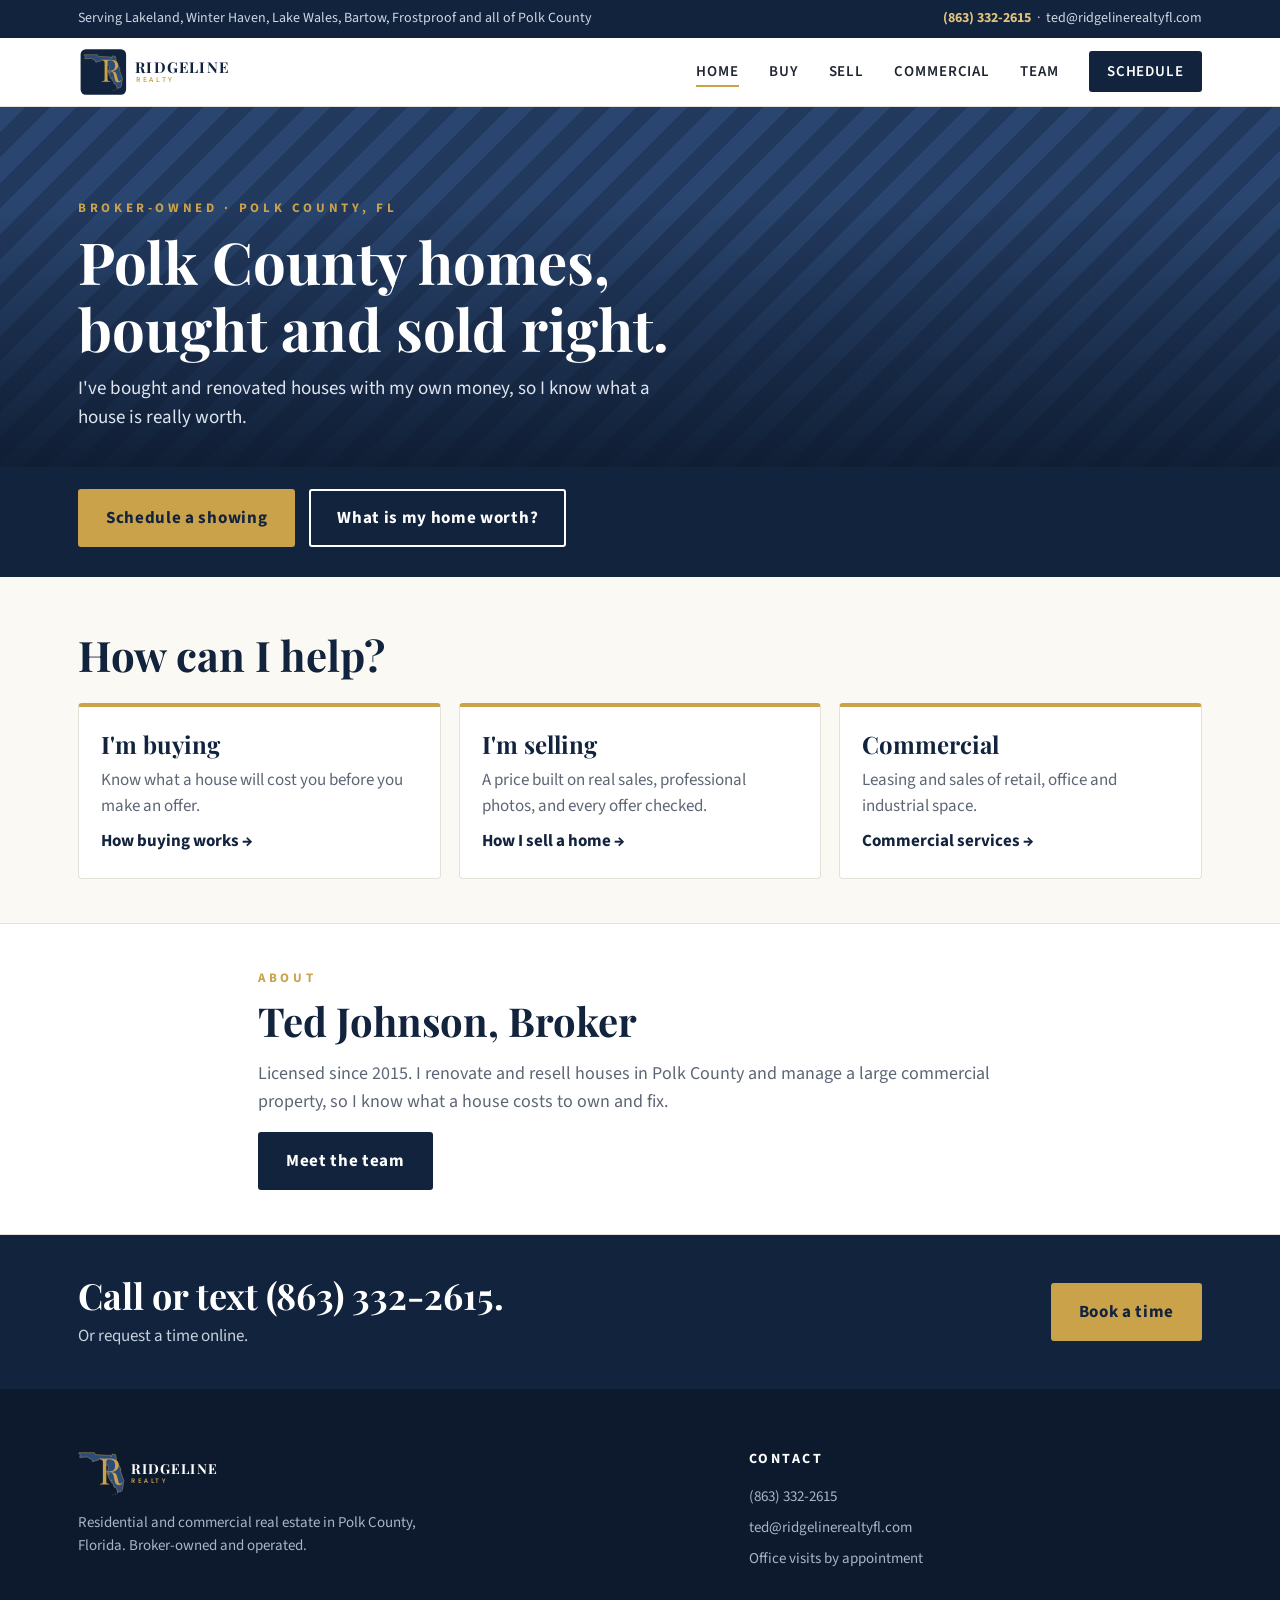
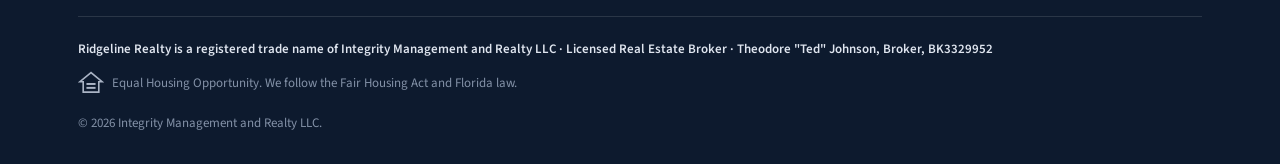
==== commit 7a7f6fb1: "Team page replaces About; price range removed Ted: the $240k to $450k range only turns people away, " ====
--- a/index.html
+++ b/index.html
@@ -4,7 +4,7 @@
 <meta charset="utf-8">
 <meta name="viewport" content="width=device-width, initial-scale=1">
 <title>Ridgeline Realty | Polk County homes, bought and sold right</title>
-<meta name="description" content="Ridgeline Realty is a broker-owned real estate brokerage in Polk County, Florida. Family homes from $240,000 to $450,000, plus commercial leasing and sales.">
+<meta name="description" content="Ridgeline Realty is a broker-owned real estate brokerage in Polk County, Florida. Residential sales and commercial leasing and sales.">
 <link rel="preconnect" href="https://fonts.googleapis.com">
 <link href="https://fonts.googleapis.com/css2?family=Playfair+Display:wght@600;700&family=Source+Sans+3:wght@400;600;700&display=swap" rel="stylesheet">
 <link rel="stylesheet" href="css/site.css">
@@ -38,7 +38,7 @@
     <li><a href="buy.html">Buy</a></li>
     <li><a href="sell.html">Sell</a></li>
     <li><a href="commercial.html">Commercial</a></li>
-    <li><a href="about.html">About</a></li>
+    <li><a href="team.html">Team</a></li>
     <li><a class="cta" href="schedule.html">Schedule</a></li>
   </ul></nav>
 </div></header>
@@ -78,7 +78,7 @@
       <div class="eyebrow">About</div>
       <h2>Ted Johnson, Broker</h2>
       <p>Licensed since 2015. I renovate and resell houses in Polk County and manage a large commercial property, so I know what a house costs to own and fix.</p>
-      <a class="btn btn-navy" href="about.html">About Ridgeline</a>
+      <a class="btn btn-navy" href="team.html">Meet the team</a>
     </div>
   </div>
 </section>
--- a/css/site.css
+++ b/css/site.css
@@ -300,3 +300,20 @@
   ol.steps li{grid-template-columns:44px 1fr;gap:14px;padding:16px 0}
   ol.steps li::before{font-size:24px}
 }
+
+/* ===== Team page, 2026-10-21 ===== */
+.members{display:grid;gap:28px;max-width:820px}
+.member{display:grid;grid-template-columns:150px 1fr;gap:26px;align-items:start}
+.member-photo{width:150px;height:150px;border-radius:6px;background:var(--navy);background-size:cover;background-position:center;
+  display:flex;align-items:center;justify-content:center}
+.member-photo[style*="background-image"] span{display:none}
+.member-photo span{font-family:'Playfair Display',Georgia,serif;font-size:44px;color:var(--gold)}
+.member h2{font-size:30px}
+.member .role{color:var(--gold);font-weight:700;letter-spacing:.12em;text-transform:uppercase;font-size:13px;margin:4px 0 12px}
+.member p{margin-bottom:10px}
+@media (max-width:600px){
+  .member{grid-template-columns:96px 1fr;gap:16px}
+  .member-photo{width:96px;height:96px}
+  .member-photo span{font-size:30px}
+  .member h2{font-size:24px}
+}
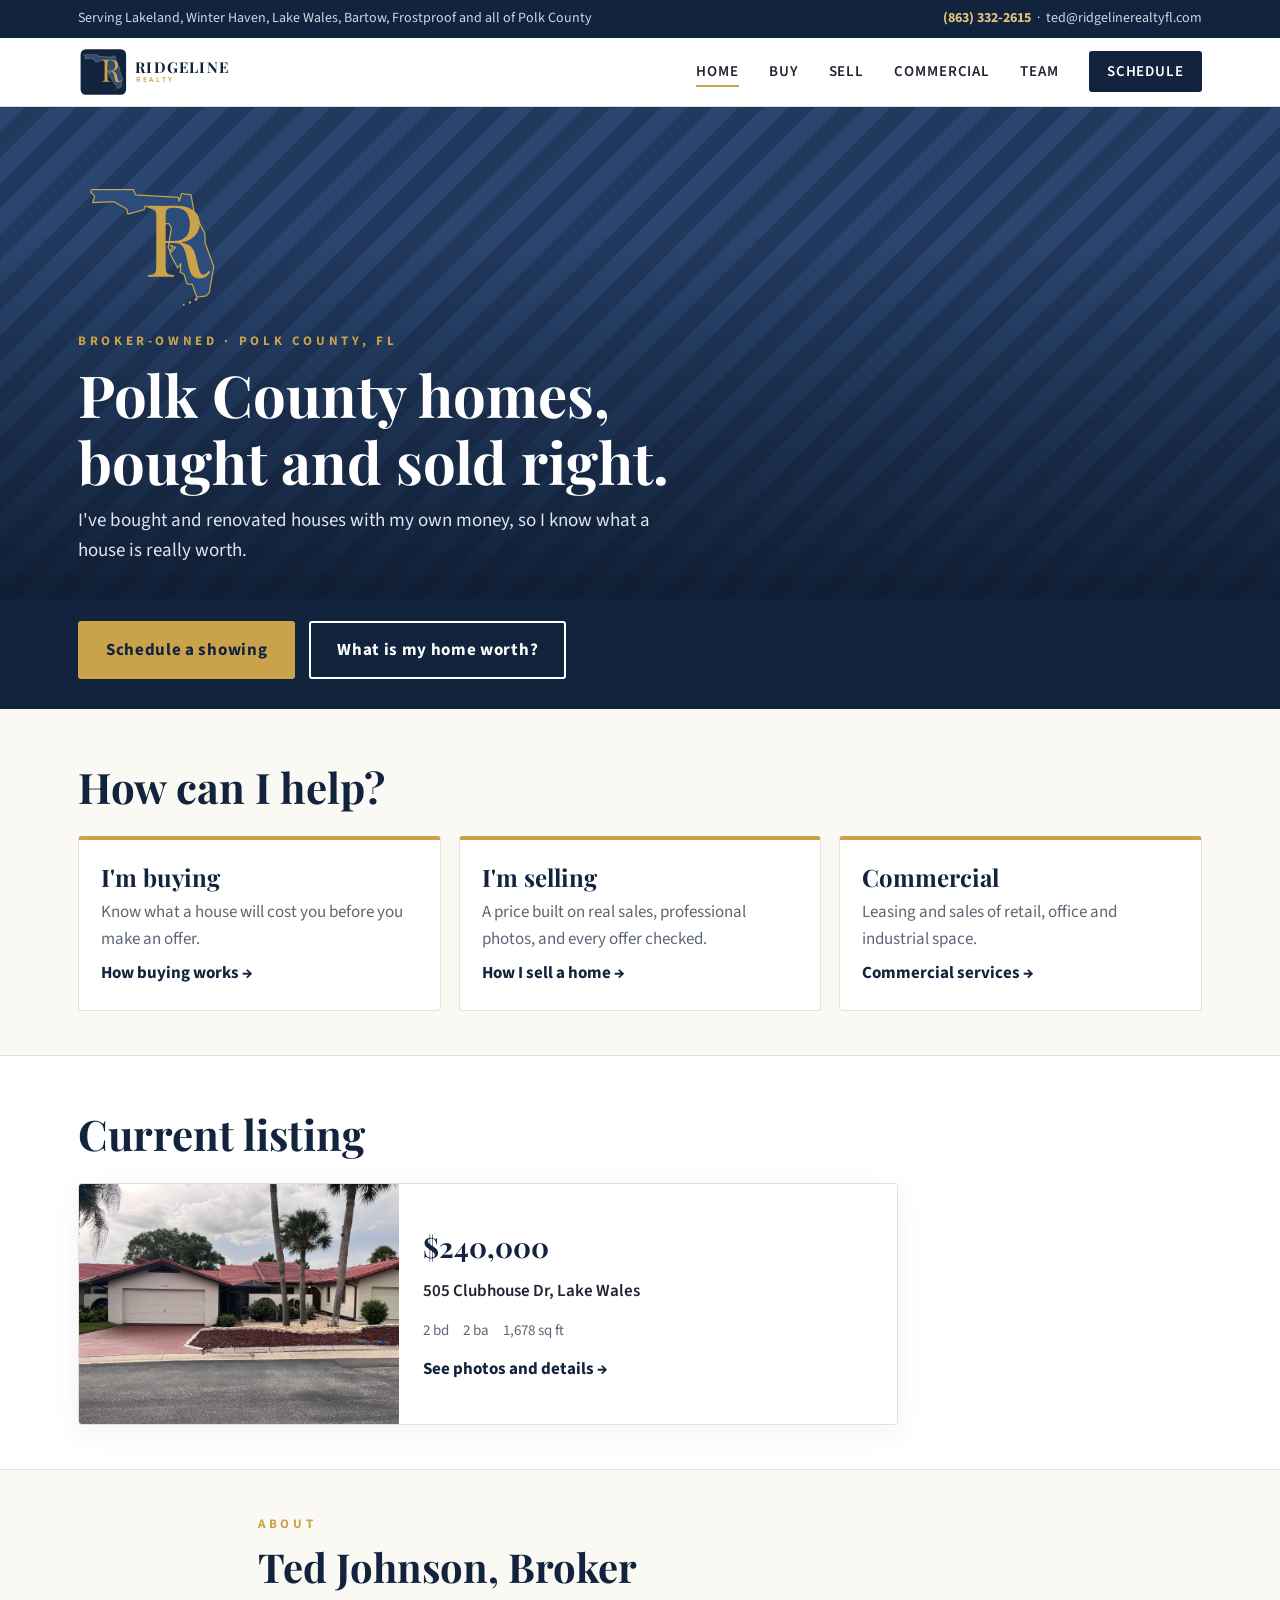
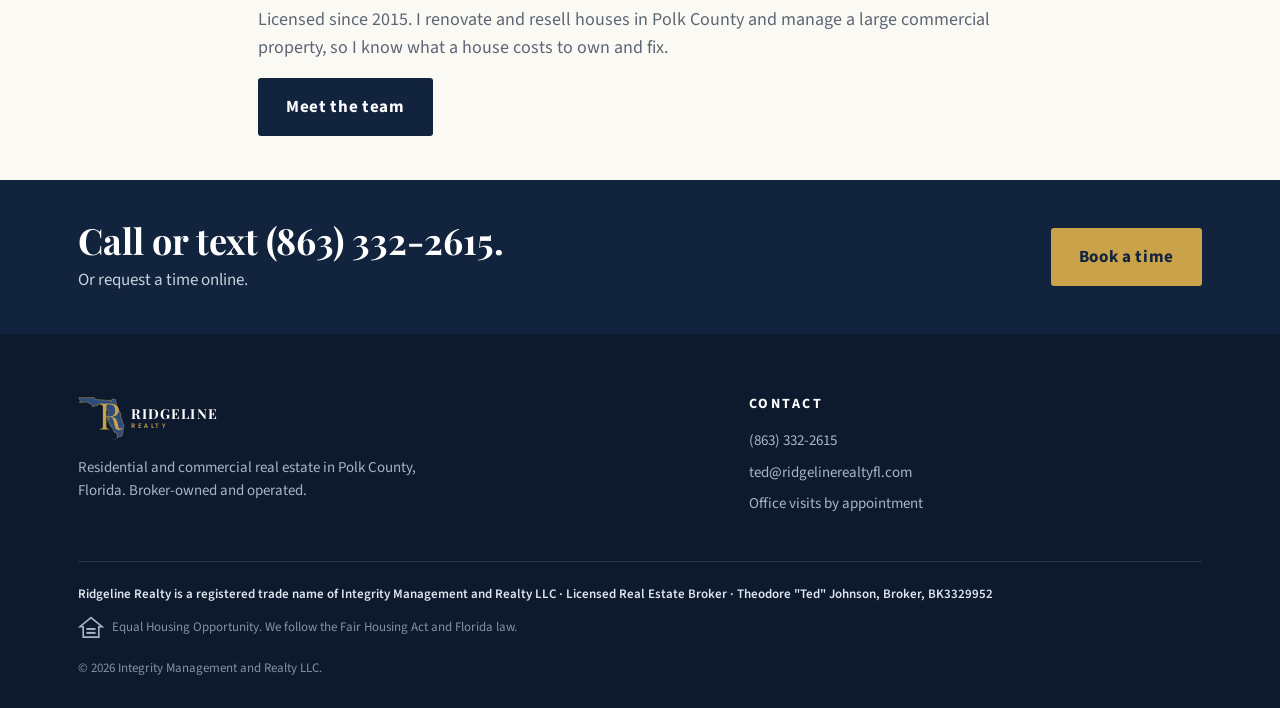
==== commit f18f0290: "505 Clubhouse Dr listing, big logo on the home page, closing attorney named - New page 505-clubhouse" ====
--- a/index.html
+++ b/index.html
@@ -48,6 +48,7 @@
      headline on its own. Until then the navy pattern shows. -->
 <section class="hero2" id="top">
   <div class="shot"><div class="wrap">
+    <img class="hero-mark" src="img/ridgeline-mark.svg" alt="Ridgeline Realty: an R over the shape of Florida">
     <div class="eyebrow">Broker-owned · Polk County, FL</div>
     <h1>Polk County homes, bought and sold right.</h1>
     <p class="lead">I've bought and renovated houses with my own money, so I know what a house is really worth.</p>
@@ -69,10 +70,26 @@
   </div>
 </section>
 
+<!-- EDIT: current listings. One <a class="listing-card"> per home; remove it when sold. -->
+<section class="alt tight" id="listings">
+  <div class="wrap">
+    <div class="section-head"><h2>Current listing</h2></div>
+    <a class="listing-card" href="505-clubhouse-dr.html">
+      <img src="img/listings/505-clubhouse/01.jpg" alt="Front of 505 Clubhouse Dr" loading="lazy">
+      <div class="body">
+        <div class="price">$240,000</div>
+        <div class="addr">505 Clubhouse Dr, Lake Wales</div>
+        <div class="facts"><span>2 bd</span><span>2 ba</span><span>1,678 sq ft</span></div>
+        <span class="more">See photos and details →</span>
+      </div>
+    </a>
+  </div>
+</section>
+
 <!-- EDIT: to add your photo here, save it as img/ted.jpg and change
      <div class="split solo"> to <div class="split"> and add, as the first
      line inside it:  <div class="photo" style="background-image:url('img/ted.jpg')"></div> -->
-<section class="alt tight" id="about">
+<section class="tight" id="about">
   <div class="wrap split solo">
     <div>
       <div class="eyebrow">About</div>
--- a/css/site.css
+++ b/css/site.css
@@ -317,3 +317,33 @@
   .member-photo span{font-size:30px}
   .member h2{font-size:24px}
 }
+.partners{display:grid;grid-template-columns:repeat(3,1fr);gap:18px;margin-top:22px}
+.partner{background:#fff;border:1px solid var(--line);border-top:4px solid var(--gold);border-radius:4px;padding:20px 20px 18px;display:flex;flex-direction:column;gap:6px}
+.partner .kind{font-size:12px;font-weight:700;letter-spacing:.16em;text-transform:uppercase;color:var(--gold)}
+.partner h3{font-size:20px}
+.partner p{color:var(--muted);font-size:15px;flex:1}
+.partner a{font-weight:700;color:var(--navy);font-size:15px}
+@media (max-width:900px){.partners{grid-template-columns:1fr}}
+
+/* ===== Listing pages and the big home logo, 2026-10-23 ===== */
+.hero-mark{display:block;width:150px;height:auto;margin-bottom:14px}
+.listing-card{display:grid;grid-template-columns:320px 1fr;background:#fff;border:1px solid var(--line);border-radius:4px;
+  overflow:hidden;max-width:820px;box-shadow:0 8px 30px rgba(18,35,61,.06)}
+.listing-card img{width:100%;height:100%;object-fit:cover;min-height:220px}
+.listing-card .body{padding:22px 24px;display:flex;flex-direction:column;gap:6px;justify-content:center}
+.listing-card .more{font-weight:700;color:var(--navy);margin-top:8px}
+.listing-card:hover{box-shadow:0 10px 34px rgba(18,35,61,.14)}
+.listing{display:grid;grid-template-columns:1.4fr 1fr;gap:36px;align-items:start}
+.listing-lead{width:100%;border-radius:4px}
+.listing-facts{display:flex;flex-direction:column;gap:12px}
+.listing-facts p{color:var(--muted)}
+.gallery{display:grid;grid-template-columns:repeat(auto-fill,minmax(220px,1fr));gap:12px}
+.gallery img{width:100%;aspect-ratio:4/3;object-fit:cover;border-radius:3px;display:block}
+@media (max-width:900px){
+  .listing,.listing-card{grid-template-columns:1fr}
+  .listing-card img{min-height:0;aspect-ratio:4/3}
+}
+@media (max-width:600px){
+  .hero-mark{width:110px}
+  .gallery{grid-template-columns:1fr 1fr;gap:8px}
+}
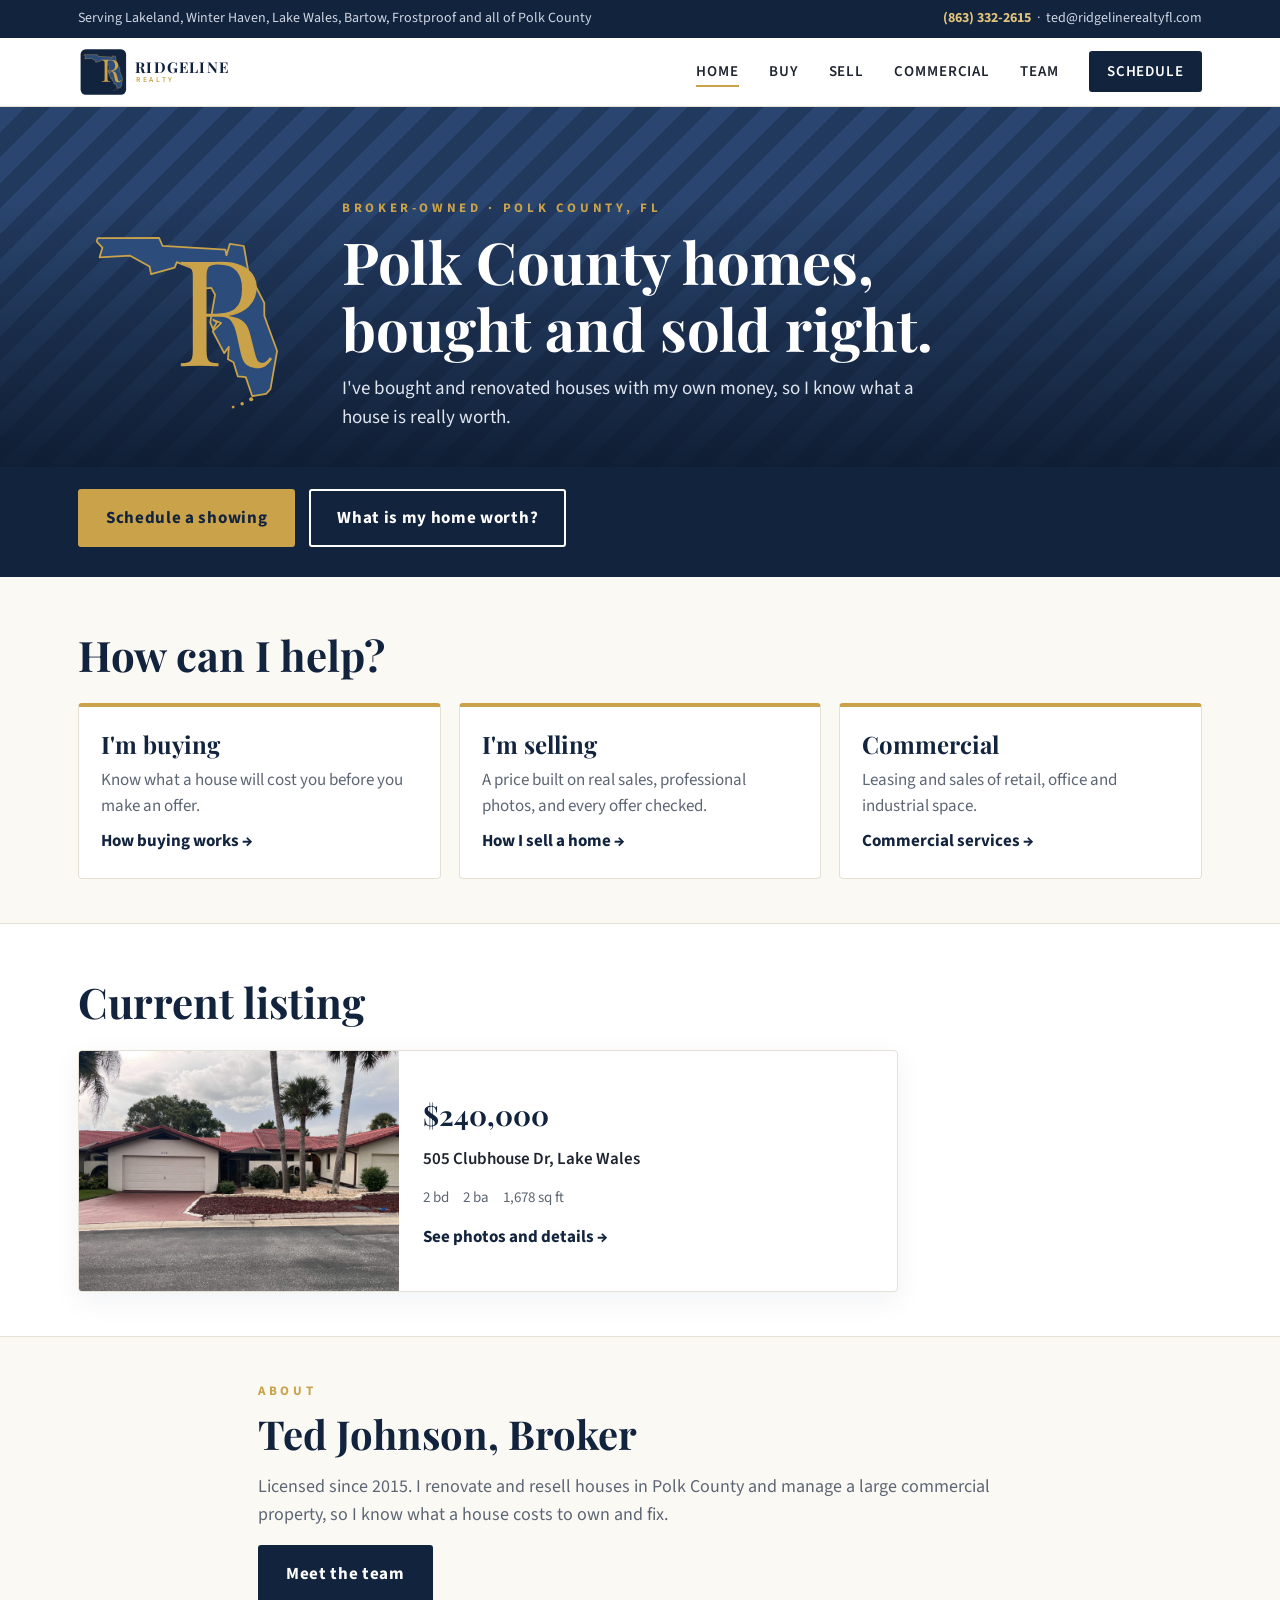
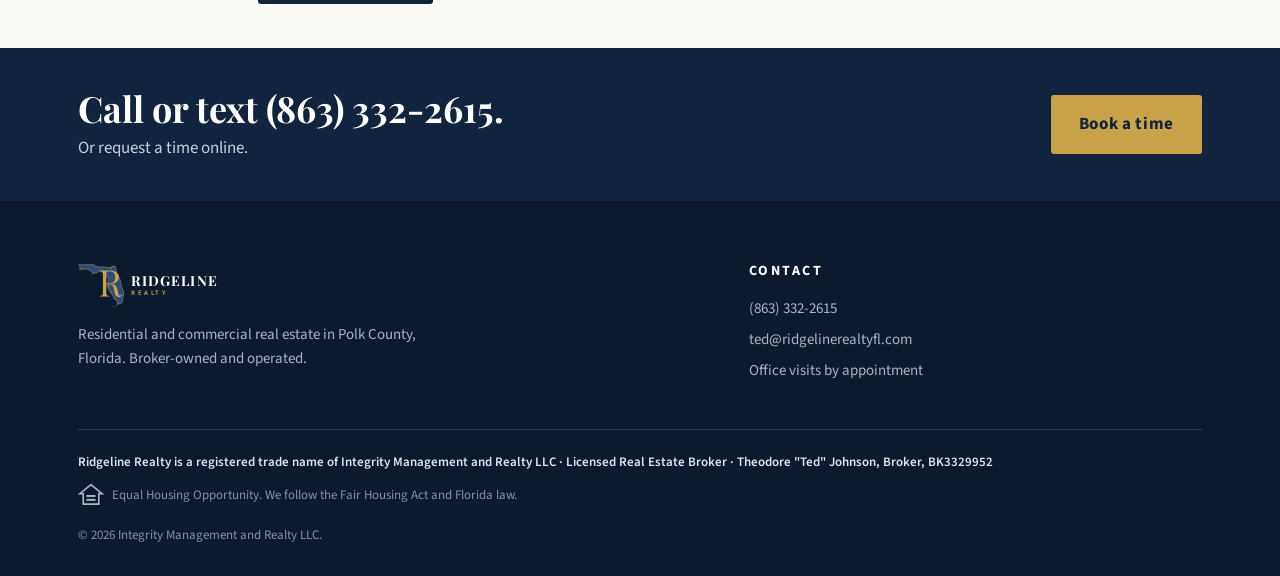
==== commit bf81f252: "Big home-page logo beside the headline instead of above it Ted: the logo above the words pushed the " ====
--- a/index.html
+++ b/index.html
@@ -47,11 +47,13 @@
      (a Polk County house, or you on a porch) and it appears behind the
      headline on its own. Until then the navy pattern shows. -->
 <section class="hero2" id="top">
-  <div class="shot"><div class="wrap">
+  <div class="shot"><div class="wrap hero-row">
     <img class="hero-mark" src="img/ridgeline-mark.svg" alt="Ridgeline Realty: an R over the shape of Florida">
+    <div class="hero-text">
     <div class="eyebrow">Broker-owned · Polk County, FL</div>
     <h1>Polk County homes, bought and sold right.</h1>
     <p class="lead">I've bought and renovated houses with my own money, so I know what a house is really worth.</p>
+    </div>
   </div></div>
   <div class="actions"><div class="wrap">
     <a class="btn btn-gold" href="schedule.html">Schedule a showing</a>
--- a/css/site.css
+++ b/css/site.css
@@ -326,7 +326,7 @@
 @media (max-width:900px){.partners{grid-template-columns:1fr}}
 
 /* ===== Listing pages and the big home logo, 2026-10-23 ===== */
-.hero-mark{display:block;width:150px;height:auto;margin-bottom:14px}
+.hero-mark{display:block;width:150px;height:auto}
 .listing-card{display:grid;grid-template-columns:320px 1fr;background:#fff;border:1px solid var(--line);border-radius:4px;
   overflow:hidden;max-width:820px;box-shadow:0 8px 30px rgba(18,35,61,.06)}
 .listing-card img{width:100%;height:100%;object-fit:cover;min-height:220px}
@@ -347,3 +347,9 @@
   .hero-mark{width:110px}
   .gallery{grid-template-columns:1fr 1fr;gap:8px}
 }
+/* big mark sits beside the headline, not above it (2026-10-23) */
+.hero2 .hero-row{display:flex;align-items:center;gap:44px}
+.hero2 .hero-row .hero-mark{width:220px;flex:none}
+.hero2 .hero-text{min-width:0}
+@media (max-width:900px){.hero2 .hero-row .hero-mark{width:150px}.hero2 .hero-row{gap:28px}}
+@media (max-width:600px){.hero2 .hero-row .hero-mark{display:none}}
